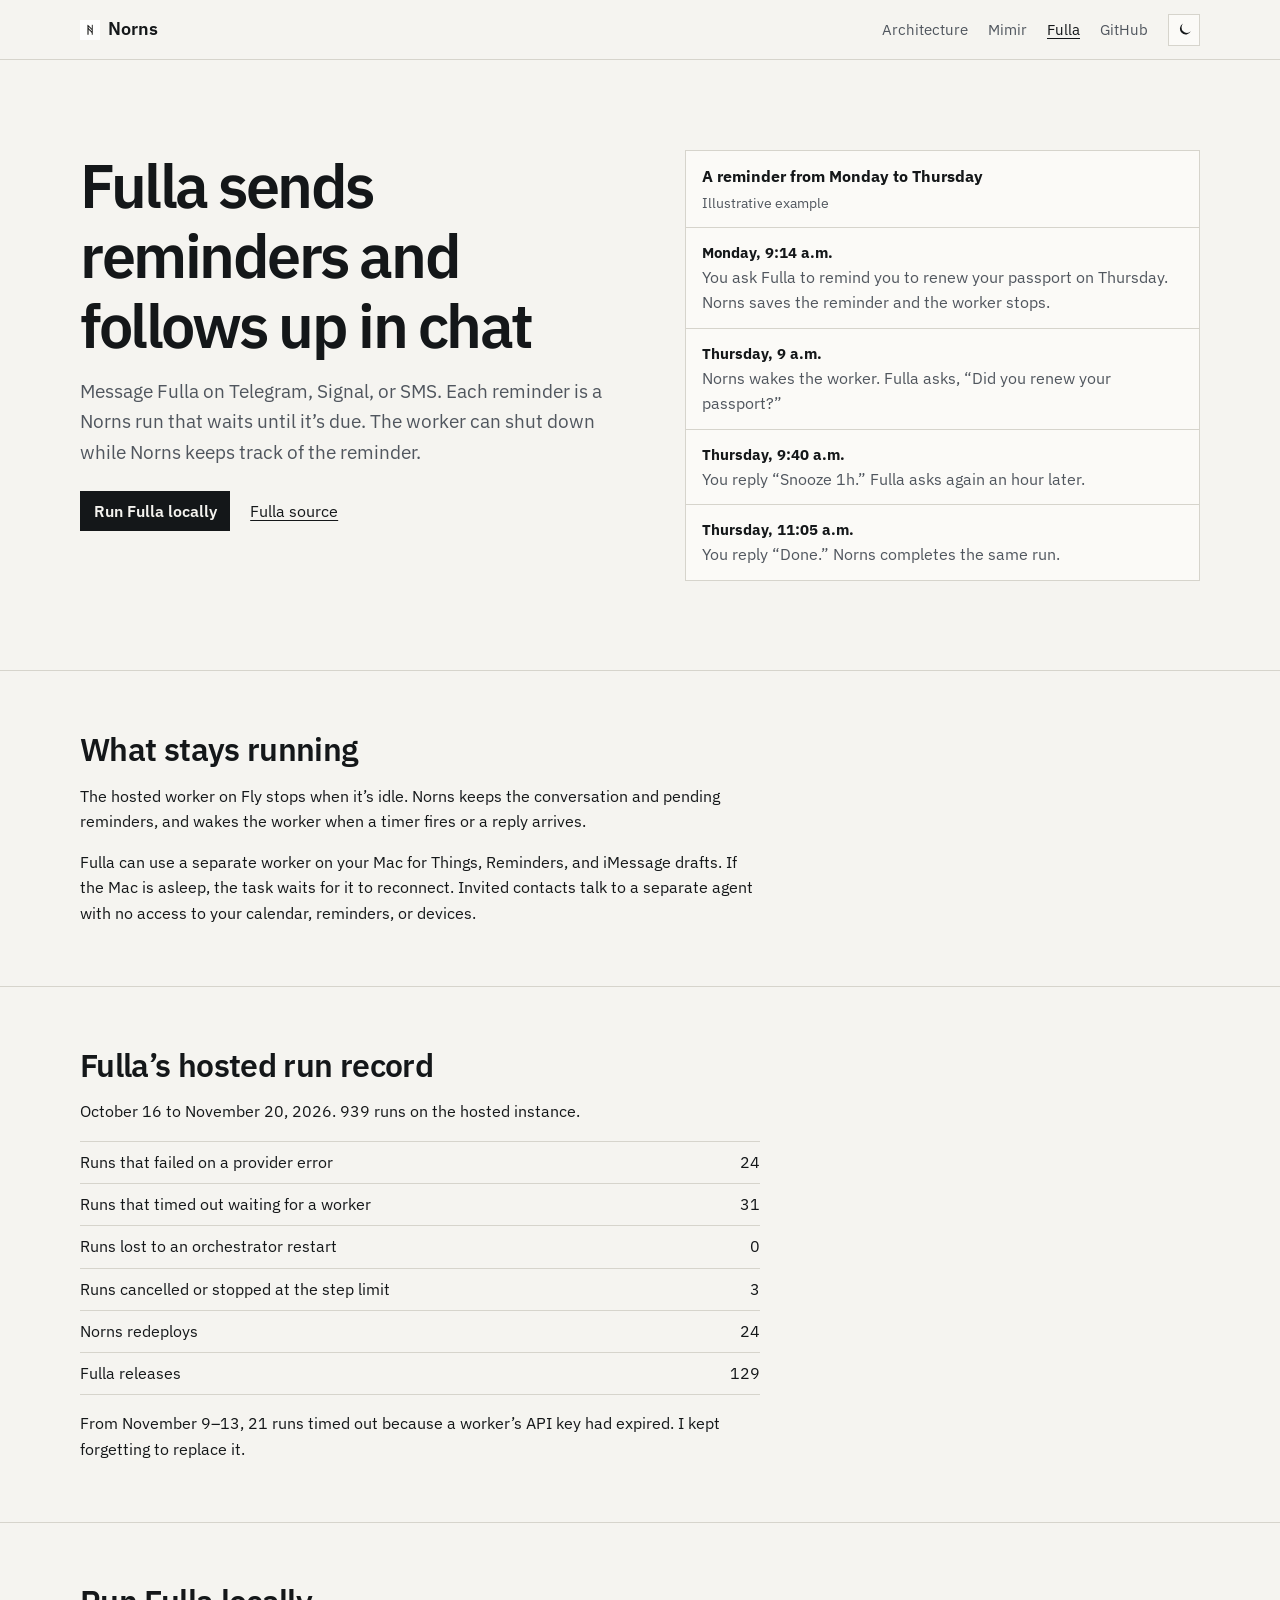
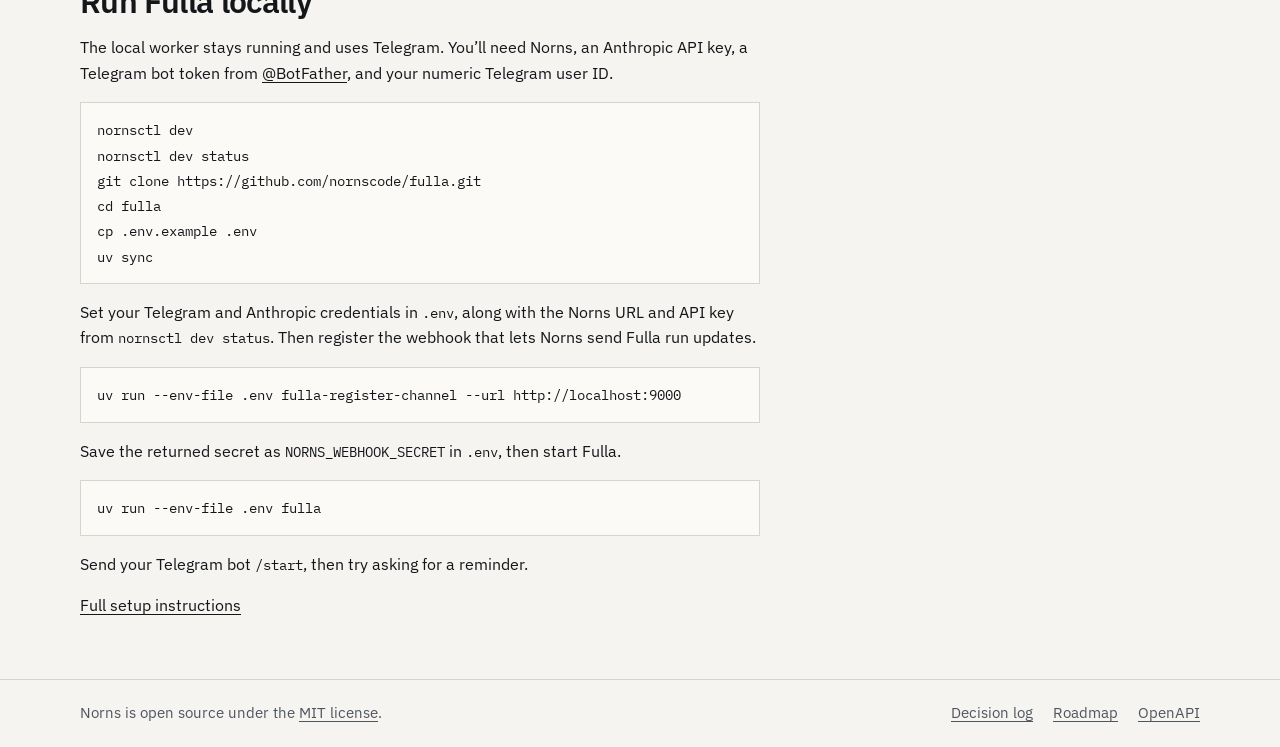
==== fulla/index.html @ 4abd79f3 "Simplify the Norns site" ====
<!doctype html>
<html lang="en">
  <head>
    <meta charset="utf-8" />
    <meta name="viewport" content="width=device-width, initial-scale=1" />
    <title>Fulla — Reminders and follow-ups in chat</title>
    <meta
      name="description"
      content="Fulla sends reminders on Telegram, Signal, or SMS. Each reminder waits in Norns until it is due."
    />
    <meta name="color-scheme" content="dark light" />
    <meta name="theme-color" content="#0b0d10" media="(prefers-color-scheme: dark)" />
    <meta name="theme-color" content="#f5f4f0" media="(prefers-color-scheme: light)" />

    <script>
      (function () {
        try {
          var saved = localStorage.getItem("norns-theme");
          var prefersLight =
            window.matchMedia &&
            window.matchMedia("(prefers-color-scheme: light)").matches;
          document.documentElement.dataset.theme =
            saved || (prefersLight ? "light" : "dark");
        } catch (_) {
          document.documentElement.dataset.theme = "dark";
        }
      })();
    </script>

    <link rel="preconnect" href="https://fonts.googleapis.com" />
    <link rel="preconnect" href="https://fonts.gstatic.com" crossorigin />
    <link
      rel="stylesheet"
      href="https://fonts.googleapis.com/css2?family=IBM+Plex+Mono:wght@400;500&family=IBM+Plex+Sans:wght@400;500;600&display=swap"
    />

    <link rel="canonical" href="https://nornscode.com/fulla/" />

    <meta property="og:type" content="website" />
    <meta property="og:site_name" content="Norns" />
    <meta property="og:locale" content="en_US" />
    <meta property="og:url" content="https://nornscode.com/fulla/" />
    <meta property="og:title" content="Fulla — Reminders and follow-ups in chat" />
    <meta
      property="og:description"
      content="Fulla sends reminders on Telegram, Signal, or SMS. Each reminder waits in Norns until it is due."
    />
    <meta property="og:image" content="https://nornscode.com/assets/og-fulla.png" />
    <meta property="og:image:width" content="1200" />
    <meta property="og:image:height" content="630" />
    <meta property="og:image:alt" content="A Fulla reminder waits in Norns from Monday to Thursday." />

    <meta name="twitter:card" content="summary_large_image" />
    <meta name="twitter:title" content="Fulla — Reminders and follow-ups in chat" />
    <meta
      name="twitter:description"
      content="Fulla sends reminders on Telegram, Signal, or SMS. Each reminder waits in Norns until it is due."
    />
    <meta name="twitter:image" content="https://nornscode.com/assets/og-fulla.png" />
    <meta name="twitter:image:alt" content="A Fulla reminder waits in Norns from Monday to Thursday." />

    <link rel="icon" href="/assets/norns-logo.png" type="image/png" />
    <link rel="stylesheet" href="/styles.css" />
  </head>
  <body>
    <a class="skip" href="#main">Skip to content</a>

    <header class="nav" aria-label="Primary">
      <div class="wrap nav__inner">
        <a class="nav__brand" href="/" aria-label="Norns home">
          <img class="nav__logo" src="/assets/norns-logo.png" alt="" aria-hidden="true" />
          <span class="nav__wordmark">Norns</span>
        </a>
        <nav class="nav__links" aria-label="Resources">
          <a href="https://github.com/nornscode/norns/blob/main/docs/architecture.md">Architecture</a>
          <a href="/mimir/">Mimir</a>
          <a href="/fulla/" aria-current="page">Fulla</a>
          <a href="https://github.com/nornscode/norns">GitHub</a>
          <button
            type="button"
            class="theme-toggle"
            data-theme-toggle
            aria-label="Toggle color theme"
            title="Toggle theme"
          >
            <svg class="theme-toggle__sun" aria-hidden="true" viewBox="0 0 16 16" fill="none" stroke="currentColor" stroke-width="1.4" stroke-linecap="round">
              <circle cx="8" cy="8" r="3" />
              <path d="M8 1.5v1.8M8 12.7v1.8M14.5 8h-1.8M3.3 8H1.5M12.6 3.4l-1.3 1.3M4.7 11.3l-1.3 1.3M12.6 12.6l-1.3-1.3M4.7 4.7L3.4 3.4" />
            </svg>
            <svg class="theme-toggle__moon" aria-hidden="true" viewBox="0 0 16 16" fill="currentColor">
              <path d="M6.8 1.8a6.4 6.4 0 108.6 8.6 5.3 5.3 0 01-8.6-8.6z" />
            </svg>
          </button>
        </nav>
      </div>
    </header>

    <main id="main">
      <section class="wrap hero">
        <div>
          <h1>Fulla sends reminders and follows up in chat</h1>
          <p class="lede">
            Message Fulla on Telegram, Signal, or SMS. Each reminder is a
            Norns run that waits until it’s due. The worker can shut down
            while Norns keeps track of the reminder.
          </p>
          <div class="links">
            <a class="primary" href="#setup-heading">Run Fulla locally</a>
            <a href="https://github.com/nornscode/fulla">Fulla source</a>
          </div>
        </div>

        <figure class="panel reminder">
          <figcaption>
            <strong>A reminder from Monday to Thursday</strong>
            <span>Illustrative example</span>
          </figcaption>
          <ol class="timeline">
            <li>
              <strong>Monday, 9:14 a.m.</strong>
              <p>You ask Fulla to remind you to renew your passport on Thursday. Norns saves the reminder and the worker stops.</p>
            </li>
            <li>
              <strong>Thursday, 9 a.m.</strong>
              <p>Norns wakes the worker. Fulla asks, “Did you renew your passport?”</p>
            </li>
            <li>
              <strong>Thursday, 9:40 a.m.</strong>
              <p>You reply “Snooze 1h.” Fulla asks again an hour later.</p>
            </li>
            <li>
              <strong>Thursday, 11:05 a.m.</strong>
              <p>You reply “Done.” Norns completes the same run.</p>
            </li>
          </ol>
        </figure>
      </section>

      <section class="section" id="how-heading" aria-labelledby="behavior-heading">
        <div class="wrap content">
          <h2 id="behavior-heading">What stays running</h2>
          <p>
            The hosted worker on Fly stops when it’s idle. Norns keeps the
            conversation and pending reminders, and wakes the worker when a
            timer fires or a reply arrives.
          </p>
          <p>
            Fulla can use a separate worker on your Mac for Things, Reminders,
            and iMessage drafts. If the Mac is asleep, the task waits for it to
            reconnect. Invited contacts talk to a separate agent with no access
            to your calendar, reminders, or devices.
          </p>
        </div>
      </section>

      <section class="section" aria-labelledby="record-heading">
        <div class="wrap content">
          <h2 id="record-heading">Fulla’s hosted run record</h2>
          <p>October 16 to November 20, 2026. 939 runs on the hosted instance.</p>
          <table class="stats" aria-labelledby="record-heading">
            <tbody>
              <tr><th scope="row">Runs that failed on a provider error</th><td>24</td></tr>
              <tr><th scope="row">Runs that timed out waiting for a worker</th><td>31</td></tr>
              <tr><th scope="row">Runs lost to an orchestrator restart</th><td>0</td></tr>
              <tr><th scope="row">Runs cancelled or stopped at the step limit</th><td>3</td></tr>
              <tr><th scope="row">Norns redeploys</th><td>24</td></tr>
              <tr><th scope="row">Fulla releases</th><td>129</td></tr>
            </tbody>
          </table>
          <p>From November 9–13, 21 runs timed out because a worker’s API key had expired. I kept forgetting to replace it.</p>
        </div>
      </section>

      <section class="section" id="run-heading" aria-labelledby="setup-heading">
        <div class="wrap content">
          <h2 id="setup-heading">Run Fulla locally</h2>
          <p>
            The local worker stays running and uses Telegram. You’ll need
            Norns, an Anthropic API key, a Telegram bot token from
            <a href="https://t.me/BotFather">@BotFather</a>, and your numeric Telegram user ID.
          </p>
          <pre class="panel"><code>nornsctl dev
nornsctl dev status
git clone https://github.com/nornscode/fulla.git
cd fulla
cp .env.example .env
uv sync</code></pre>
          <p>
            Set your Telegram and Anthropic credentials in <code>.env</code>,
            along with the Norns URL and API key from <code>nornsctl dev status</code>.
            Then register the webhook that lets Norns send Fulla run updates.
          </p>
          <pre class="panel"><code>uv run --env-file .env fulla-register-channel --url http://localhost:9000</code></pre>
          <p>Save the returned secret as <code>NORNS_WEBHOOK_SECRET</code> in <code>.env</code>, then start Fulla.</p>
          <pre class="panel"><code>uv run --env-file .env fulla</code></pre>
          <p>Send your Telegram bot <code>/start</code>, then try asking for a reminder.</p>
          <a href="https://github.com/nornscode/fulla#run-locally">Full setup instructions</a>
        </div>
      </section>
    </main>

    <footer class="footer">
      <div class="wrap footer__inner">
        <p>Norns is open source under the <a href="https://github.com/nornscode/norns/blob/main/LICENSE">MIT license</a>.</p>
        <nav aria-label="Project resources">
          <a href="https://github.com/nornscode/norns/blob/main/docs/decision-log.md">Decision log</a>
          <a href="https://github.com/nornscode/norns/blob/main/docs/roadmap.md">Roadmap</a>
          <a href="https://github.com/nornscode/norns/blob/main/openapi.yaml">OpenAPI</a>
        </nav>
      </div>
    </footer>

    <script src="/script.js" defer></script>
  </body>
</html>
---- styles.css ----
:root {
  color-scheme: dark;
  --bg: #0b0d10;
  --panel: #12151a;
  --line: #2b313a;
  --fg: #e4e7ea;
  --muted: #a4abb3;
  --accent: #e4b871;
  --logo-invert: 1;
  --sans: "IBM Plex Sans", system-ui, sans-serif;
  --mono: "IBM Plex Mono", ui-monospace, monospace;
}

:root[data-theme="light"] {
  color-scheme: light;
  --bg: #f5f4f0;
  --panel: #fbfaf7;
  --line: #d6d4cc;
  --fg: #141719;
  --muted: #50565e;
  --accent: #79500f;
  --logo-invert: 0;
}

*, *::before, *::after {
  box-sizing: border-box;
}

html {
  background: var(--bg);
  color: var(--fg);
  font: 100%/1.58 var(--sans);
}

body, figure, h1, h2, h3, p, pre {
  margin: 0;
}

h1, h2, h3 {
  line-height: 1.14;
  font-weight: 600;
}

h1 {
  max-width: 16ch;
  font-size: clamp(2.35rem, 4.8vw, 4rem);
  letter-spacing: -0.04em;
  text-wrap: balance;
}

h2 {
  font-size: clamp(1.55rem, 3vw, 2rem);
  letter-spacing: -0.02em;
}

h3 {
  font-size: 1.2rem;
}

a {
  color: inherit;
  text-underline-offset: 0.18em;
}

a:hover {
  color: var(--accent);
}

:focus-visible {
  outline: 2px solid var(--accent);
  outline-offset: 3px;
}

button {
  cursor: pointer;
  font: inherit;
}

code, pre {
  font-family: var(--mono);
  font-variant-ligatures: none;
}

code {
  font-size: 0.9em;
}

.skip {
  position: absolute;
  top: 0.5rem;
  left: 0.5rem;
  padding: 0.5rem 0.75rem;
  transform: translateY(-200%);
  background: var(--bg);
  z-index: 1;
}

.skip:focus {
  transform: none;
}

.wrap {
  width: min(100% - 2 * clamp(1rem, 4vw, 2.5rem), 70rem);
  margin-inline: auto;
}

.nav, .section, .footer {
  border-block-start: 1px solid var(--line);
}

.nav {
  border-block-start: 0;
  border-block-end: 1px solid var(--line);
}

.nav__inner, .nav__links, .nav__brand, .links, .footer__inner, .footer nav {
  display: flex;
  align-items: center;
}

.nav__inner, .footer__inner {
  justify-content: space-between;
  gap: 1rem 1.5rem;
  padding-block: 0.85rem;
}

.nav__brand {
  gap: 0.5rem;
  font-size: 1.125rem;
  font-weight: 600;
  text-decoration: none;
}

.nav__logo {
  width: 1.25rem;
  height: 1.25rem;
  filter: invert(var(--logo-invert));
}

.nav__links, .links, .footer nav {
  flex-wrap: wrap;
  gap: 0.55rem 1.25rem;
}

.nav__links, .footer {
  font-size: 0.9375rem;
}

.nav__links a {
  color: var(--muted);
  text-decoration: none;
}

.nav__links a:hover, .nav__links [aria-current="page"] {
  color: var(--fg);
  text-decoration: underline;
}

.theme-toggle, .install__copy {
  border: 1px solid var(--line);
  background: var(--panel);
  color: var(--fg);
}

.theme-toggle:hover, .install__copy:hover {
  border-color: var(--accent);
}

.theme-toggle {
  display: grid;
  place-items: center;
  width: 2rem;
  height: 2rem;
  padding: 0;
}

.theme-toggle svg {
  width: 0.9rem;
  height: 0.9rem;
}

.theme-toggle__moon,
:root[data-theme="light"] .theme-toggle__sun {
  display: none;
}

:root[data-theme="light"] .theme-toggle__moon {
  display: block;
}

.hero {
  display: grid;
  grid-template-columns: minmax(0, 1.05fr) minmax(0, 1fr);
  align-items: start;
  gap: clamp(1.75rem, 5vw, 4rem);
  padding-block: clamp(2.5rem, 7vw, 6rem);
}

.lede {
  max-width: 48ch;
  margin-block: 1rem 1.5rem;
  color: var(--muted);
  font-size: clamp(1.0625rem, 1.65vw, 1.2rem);
}

.primary {
  padding: 0.48rem 0.85rem;
  background: var(--fg);
  color: var(--bg);
  font-weight: 600;
  text-decoration: none;
}

.primary:hover {
  background: var(--accent);
  color: var(--bg);
}

.panel {
  border: 1px solid var(--line);
  background: var(--panel);
}

.panel figcaption, .panel-foot {
  padding: 0.8rem 1rem;
}

.panel figcaption span {
  display: block;
  margin-top: 0.2rem;
}

.panel figcaption span, .panel-foot, .muted, .footer {
  color: var(--muted);
}

.panel figcaption span, .panel-foot {
  font-size: 0.875rem;
}

.panel-foot, .screenshot figcaption {
  border-top: 1px solid var(--line);
}

.run-log, .stats {
  width: 100%;
  border-collapse: collapse;
  text-align: left;
}

.run-log th, .run-log td, .stats th, .stats td {
  border-top: 1px solid var(--line);
  padding: 0.5rem 1rem;
}

.run-log th, .run-log td {
  font-size: 0.875rem;
}

.run-log tbody td:first-child {
  width: 1%;
  white-space: nowrap;
  font-family: var(--mono);
  font-variant-numeric: tabular-nums;
}

.run-log tbody td.log-gap {
  color: var(--muted);
  font-family: var(--sans);
  white-space: normal;
}

.run-log td span {
  color: var(--muted);
}

.screenshot img {
  display: block;
  width: 100%;
  height: auto;
}

.timeline {
  display: grid;
  margin: 0;
  padding: 0;
  list-style: none;
}

.timeline li {
  padding: 0.75rem 1rem;
  border-top: 1px solid var(--line);
}

.timeline strong {
  font-size: 0.9375rem;
}

.timeline p {
  color: var(--muted);
}

.content {
  display: grid;
  grid-template-columns: minmax(0, 1fr);
  justify-items: start;
  gap: 1rem;
  padding-block: clamp(2rem, 5vw, 3.75rem);
}

.content > * {
  max-width: min(100%, 68ch);
}

.content > h2 {
  max-width: 100%;
  scroll-margin-top: 1rem;
}

.setup {
  display: flex;
  align-items: start;
  justify-content: space-between;
  width: 100%;
}

.setup pre, pre.panel {
  overflow-x: auto;
  padding: 0.9rem 1rem;
}

pre.panel {
  width: 100%;
}

.install__copy {
  margin: 0.65rem 0.65rem 0 0;
  padding: 0.2rem 0.5rem;
  font-size: 0.875rem;
}

.install__copy-done, .install__copy.is-copied .install__copy-default {
  display: none;
}

.install__copy.is-copied .install__copy-done {
  display: inline;
}

.flow {
  margin: 0;
  padding-inline-start: 1.4rem;
}

.flow li + li {
  margin-top: 0.3rem;
}

.stats th {
  padding-inline-start: 0;
  font-weight: 400;
}

.stats td {
  padding-inline-end: 0;
  text-align: right;
  font-variant-numeric: tabular-nums;
}

.stats {
  border-bottom: 1px solid var(--line);
}

.examples {
  display: grid;
  grid-template-columns: repeat(2, minmax(0, 1fr));
  gap: 1rem 1.75rem;
}

.examples article {
  border-top: 1px solid var(--line);
  padding-top: 0.75rem;
}

.examples p {
  margin-top: 0.45rem;
}

.footer__inner {
  flex-wrap: wrap;
  padding-block: 1.35rem;
}

@media (max-width: 52rem) {
  .hero {
    grid-template-columns: minmax(0, 1fr);
  }

  .hero > figure {
    width: min(100%, 34rem);
  }
}

@media (max-width: 32rem) {
  .nav__inner {
    flex-wrap: wrap;
    gap: 0.5rem 1rem;
  }

  .nav__links {
    gap: 0.35rem 0.85rem;
  }

  .setup {
    flex-direction: column-reverse;
    align-items: flex-end;
  }

  .setup pre {
    width: 100%;
  }

  .setup pre, pre.panel {
    white-space: pre-wrap;
    overflow-wrap: anywhere;
  }

  .examples {
    grid-template-columns: 1fr;
  }
}
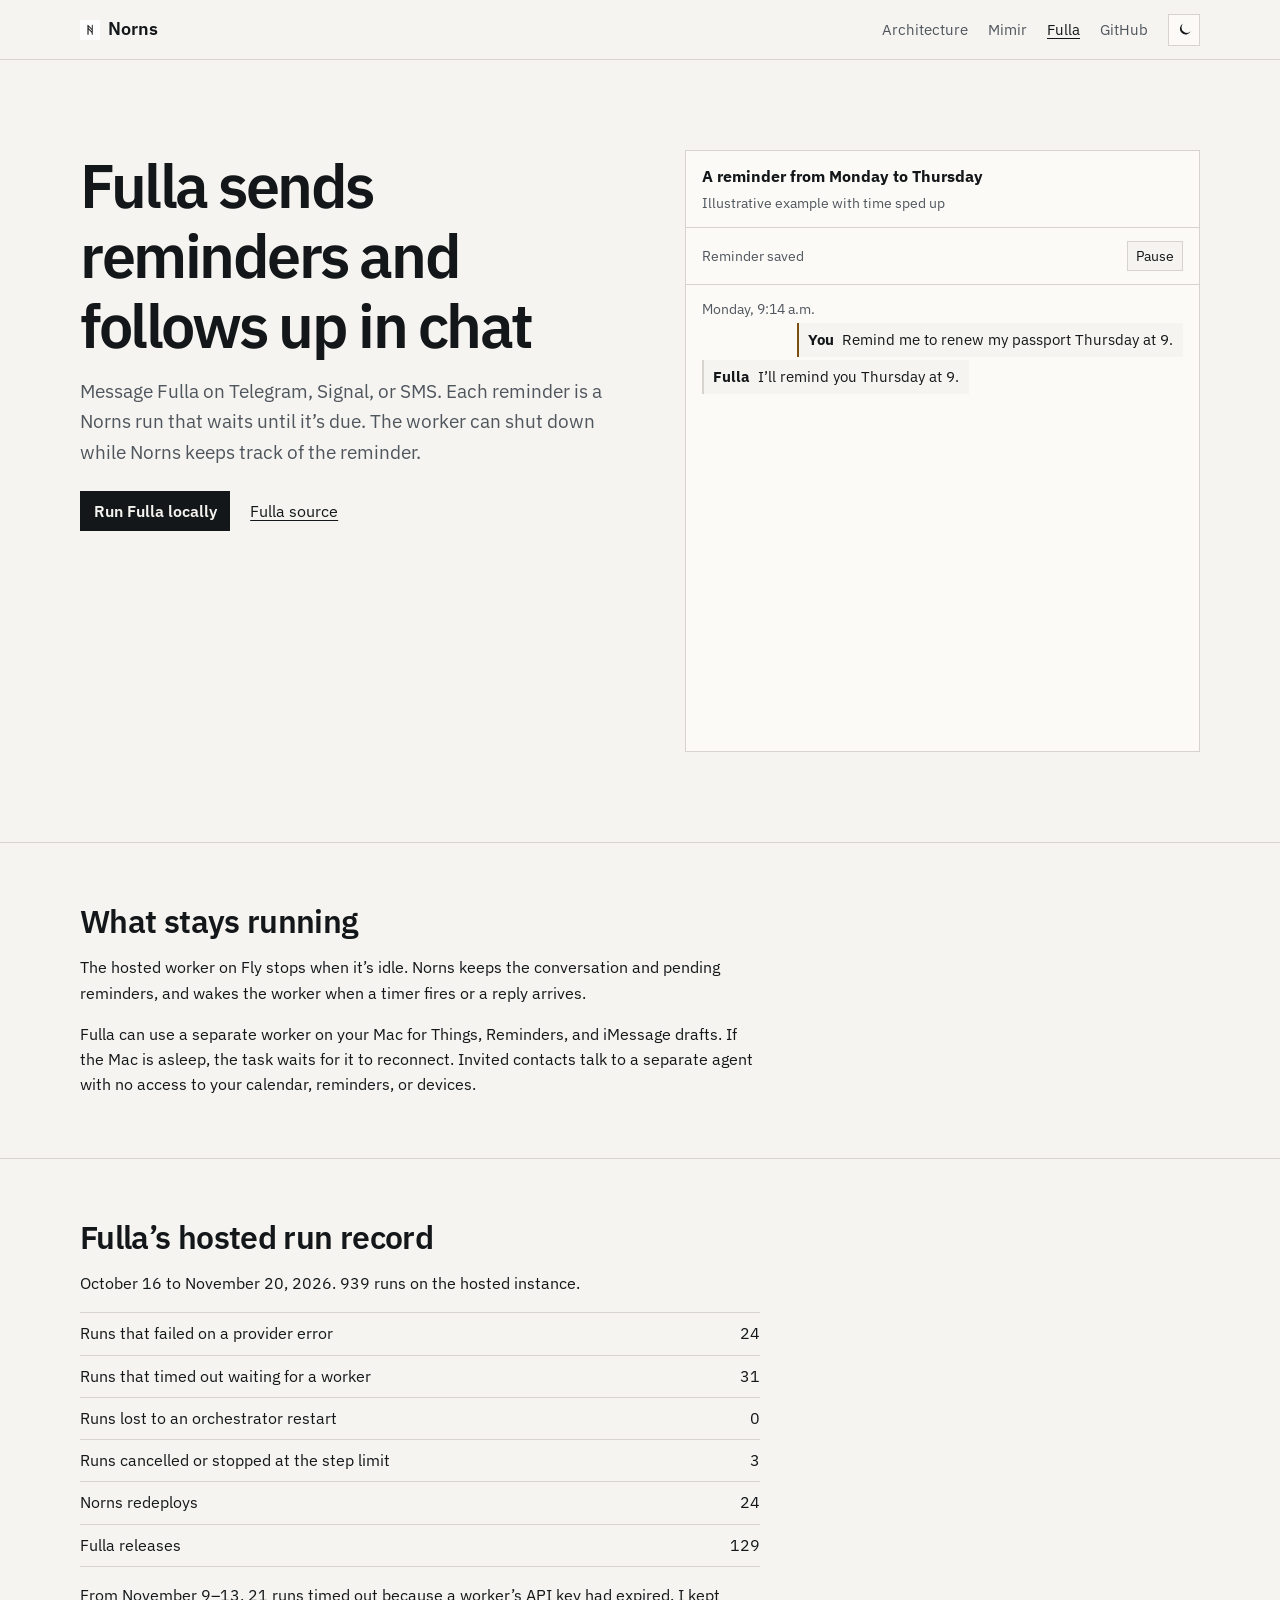
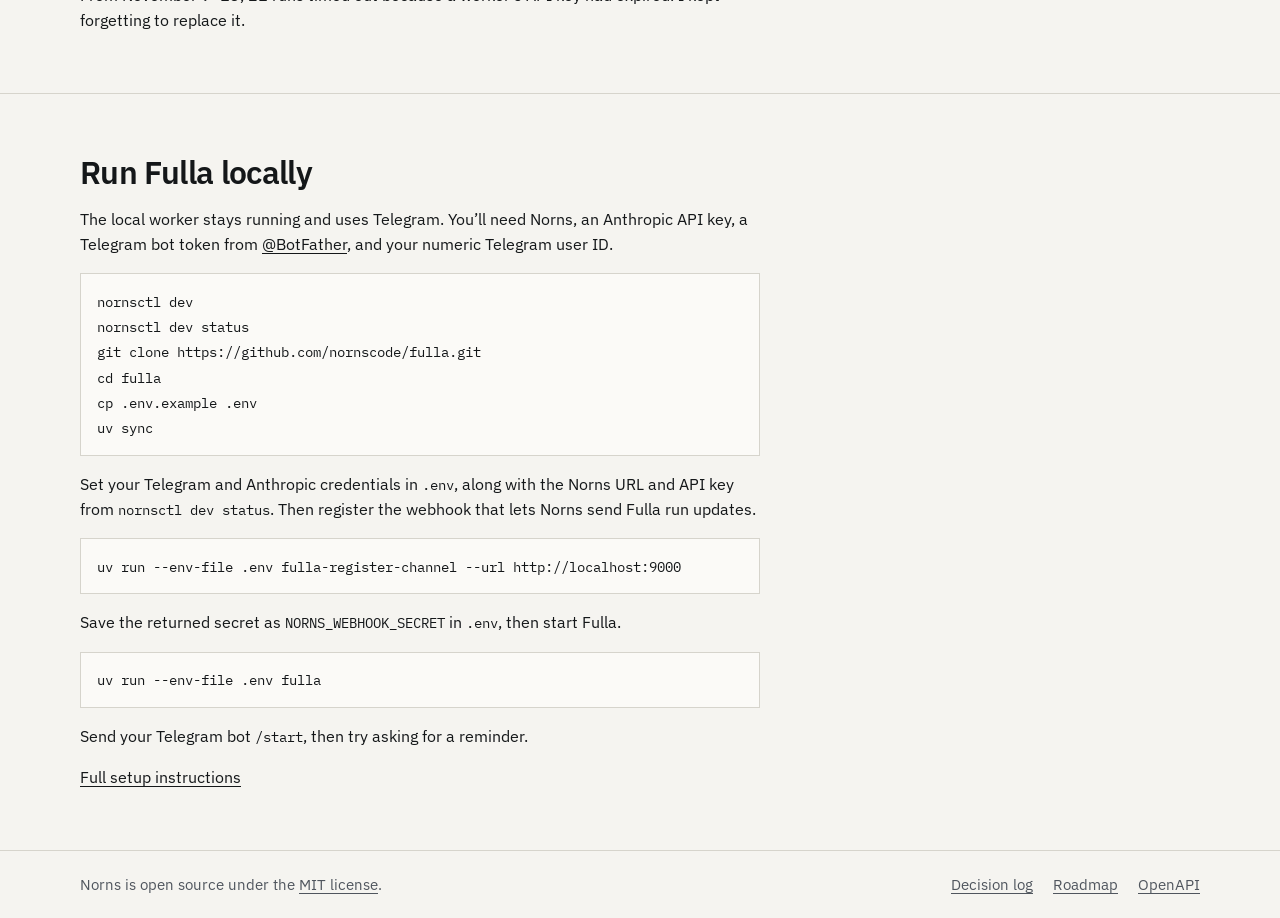
==== commit 15830814: "Restore the Fulla demo and simplify the Norns lead" ====
--- a/fulla/index.html
+++ b/fulla/index.html
@@ -110,27 +110,40 @@
           </div>
         </div>
 
-        <figure class="panel reminder">
+        <figure class="panel reminder" data-reminder-demo>
           <figcaption>
             <strong>A reminder from Monday to Thursday</strong>
-            <span>Illustrative example</span>
+            <span>Illustrative example with time sped up</span>
           </figcaption>
-          <ol class="timeline">
-            <li>
-              <strong>Monday, 9:14 a.m.</strong>
-              <p>You ask Fulla to remind you to renew your passport on Thursday. Norns saves the reminder and the worker stops.</p>
-            </li>
-            <li>
-              <strong>Thursday, 9 a.m.</strong>
-              <p>Norns wakes the worker. Fulla asks, “Did you renew your passport?”</p>
-            </li>
-            <li>
-              <strong>Thursday, 9:40 a.m.</strong>
-              <p>You reply “Snooze 1h.” Fulla asks again an hour later.</p>
-            </li>
-            <li>
-              <strong>Thursday, 11:05 a.m.</strong>
-              <p>You reply “Done.” Norns completes the same run.</p>
+          <div class="panel-foot reminder__controls" hidden>
+            <span data-reminder-status></span>
+            <button type="button" data-reminder-play>Replay</button>
+          </div>
+          <ol class="reminder__chat" aria-label="Reminder conversation">
+            <li data-reminder-step>
+              <time>Monday, 9:14 a.m.</time>
+              <p class="reminder__you"><strong>You</strong> Remind me to renew my passport Thursday at 9.</p>
+              <p><strong>Fulla</strong> I’ll remind you Thursday at 9.</p>
+            </li>
+            <li class="reminder__wait" data-reminder-step>
+              <span>Norns holds the reminder while the worker is off.</span>
+            </li>
+            <li data-reminder-step>
+              <time>Thursday, 9 a.m.</time>
+              <p><strong>Fulla</strong> Did you renew your passport?</p>
+            </li>
+            <li data-reminder-step>
+              <time>Thursday, 9:40 a.m.</time>
+              <p class="reminder__you"><strong>You</strong> Snooze 1 hour.</p>
+            </li>
+            <li data-reminder-step>
+              <time>Thursday, 10:40 a.m.</time>
+              <p><strong>Fulla</strong> Did you renew your passport?</p>
+            </li>
+            <li data-reminder-step>
+              <time>Thursday, 11:05 a.m.</time>
+              <p class="reminder__you"><strong>You</strong> Done.</p>
+              <p><strong>Fulla</strong> Marked done.</p>
             </li>
           </ol>
         </figure>
--- a/styles.css
+++ b/styles.css
@@ -280,24 +280,75 @@
   height: auto;
 }
 
-.timeline {
-  display: grid;
+.reminder__chat {
+  display: grid;
+  gap: 0.55rem;
   margin: 0;
-  padding: 0;
+  padding: 0.8rem 1rem;
+  border-top: 1px solid var(--line);
   list-style: none;
 }
 
-.timeline li {
-  padding: 0.75rem 1rem;
-  border-top: 1px solid var(--line);
-}
-
-.timeline strong {
+.reminder__chat li {
+  display: grid;
+  gap: 0.22rem;
+}
+
+.reminder__chat time {
+  color: var(--muted);
+  font-size: 0.875rem;
+}
+
+.reminder__chat p {
+  justify-self: start;
+  padding: 0.3rem 0.6rem;
+  border-inline-start: 2px solid var(--line);
+  background: var(--bg);
   font-size: 0.9375rem;
 }
 
-.timeline p {
-  color: var(--muted);
+.reminder__chat p strong {
+  margin-inline-end: 0.25rem;
+}
+
+.reminder__chat .reminder__you {
+  justify-self: end;
+  border-inline-start-color: var(--accent);
+}
+
+.reminder__wait {
+  padding-block: 0.2rem;
+  text-align: center;
+  font-size: 0.875rem;
+  color: var(--muted);
+}
+
+.reminder__chat [data-pending] {
+  opacity: 0;
+}
+
+.reminder__controls:not([hidden]) {
+  display: flex;
+  justify-content: space-between;
+  align-items: center;
+  gap: 0.75rem;
+}
+
+.reminder__controls button {
+  padding: 0.2rem 0.5rem;
+  border: 1px solid var(--line);
+  background: var(--bg);
+  color: var(--fg);
+}
+
+.reminder__controls button:hover {
+  border-color: var(--accent);
+}
+
+@media (prefers-reduced-motion: no-preference) {
+  .reminder__chat li {
+    transition: opacity 180ms ease;
+  }
 }
 
 .content {
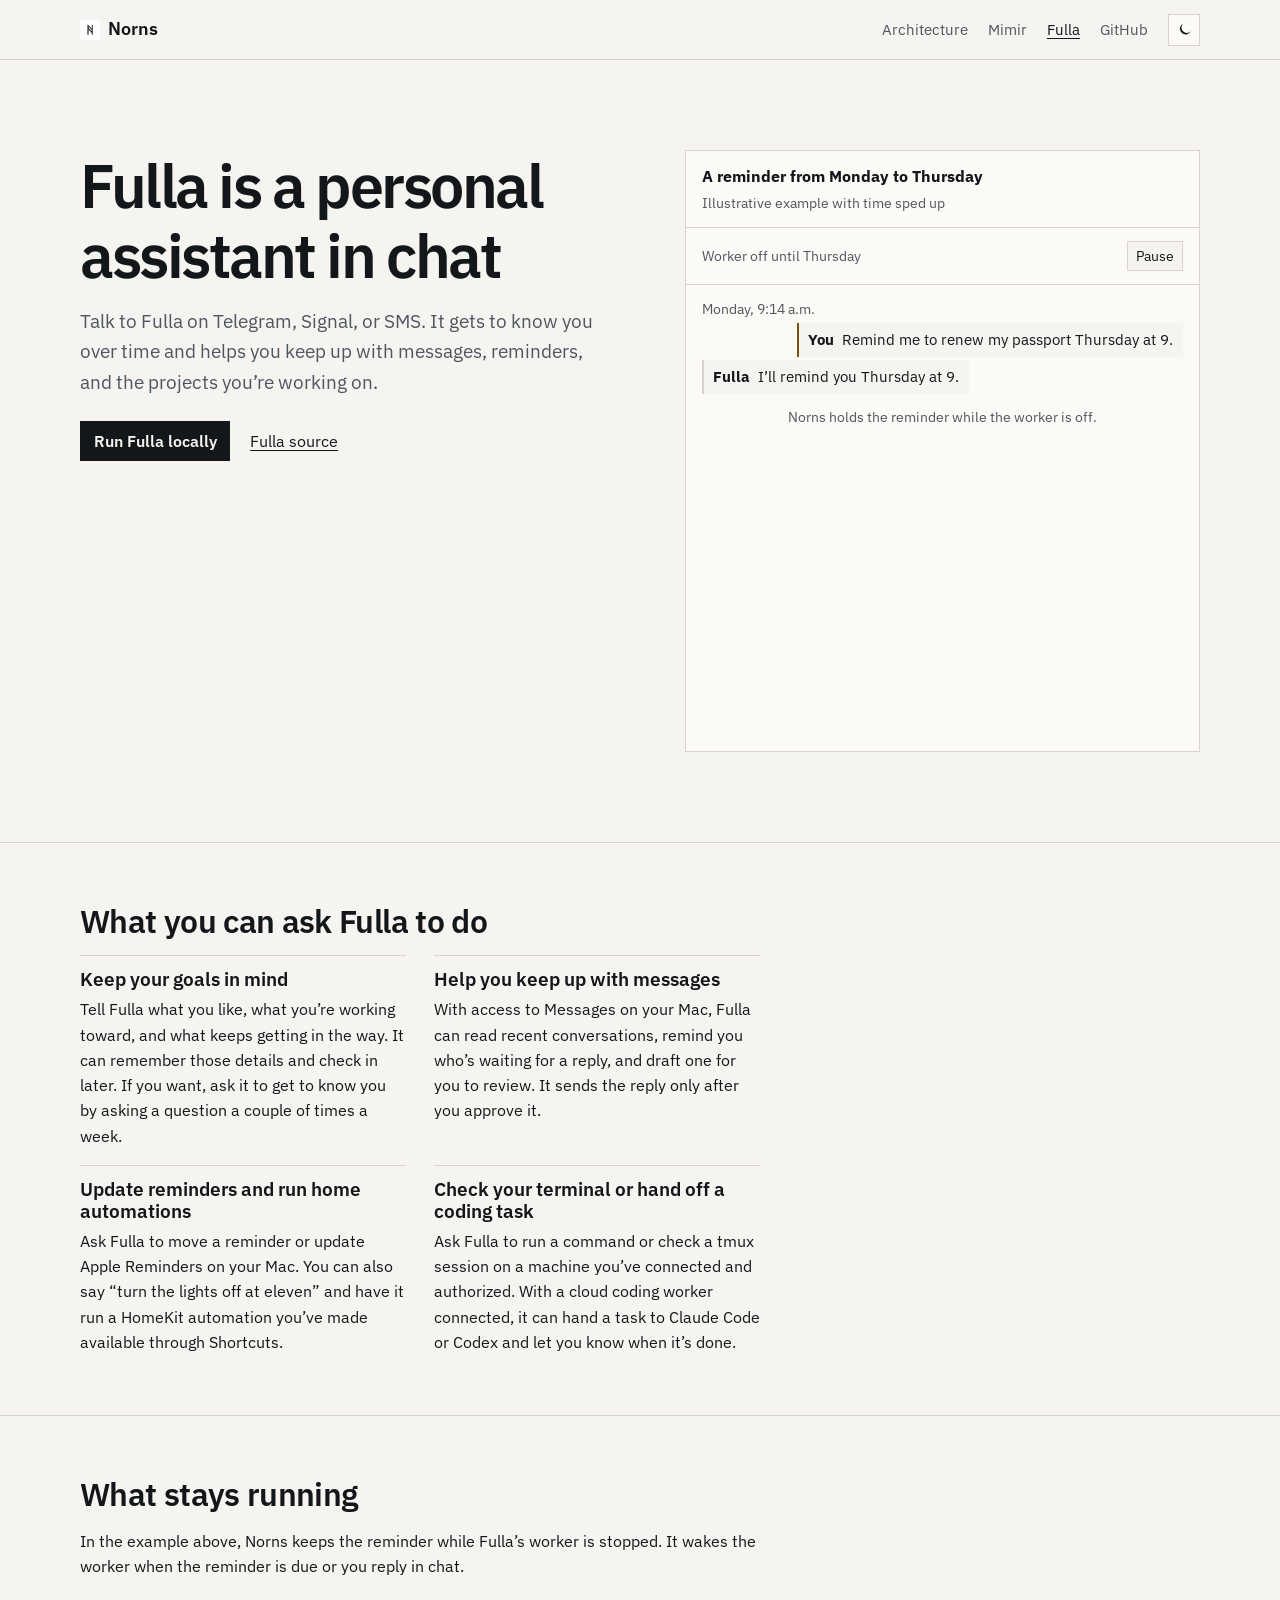
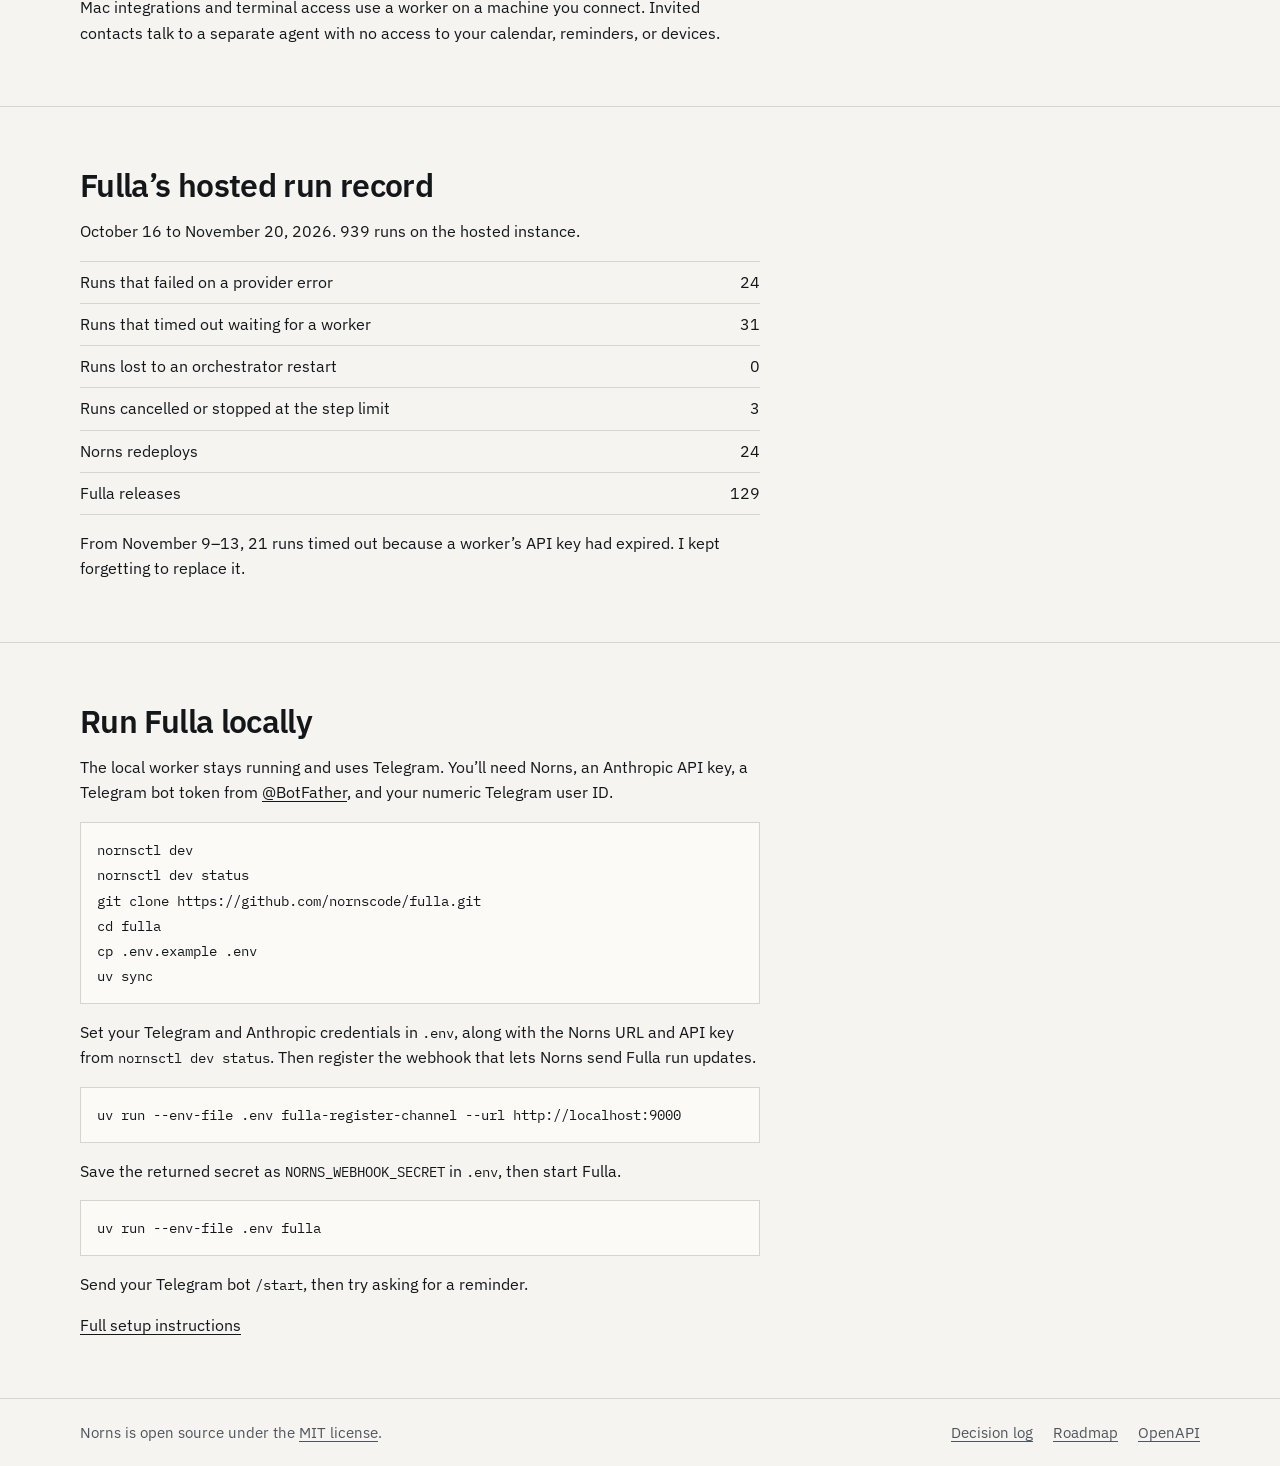
==== commit a12d599a: "Show more of what Fulla can do" ====
--- a/fulla/index.html
+++ b/fulla/index.html
@@ -3,10 +3,10 @@
   <head>
     <meta charset="utf-8" />
     <meta name="viewport" content="width=device-width, initial-scale=1" />
-    <title>Fulla — Reminders and follow-ups in chat</title>
+    <title>Fulla — A personal assistant in chat</title>
     <meta
       name="description"
-      content="Fulla sends reminders on Telegram, Signal, or SMS. Each reminder waits in Norns until it is due."
+      content="Fulla remembers what matters to you, follows up on messages and reminders, and helps with your home and coding work from chat."
     />
     <meta name="color-scheme" content="dark light" />
     <meta name="theme-color" content="#0b0d10" media="(prefers-color-scheme: dark)" />
@@ -40,10 +40,10 @@
     <meta property="og:site_name" content="Norns" />
     <meta property="og:locale" content="en_US" />
     <meta property="og:url" content="https://nornscode.com/fulla/" />
-    <meta property="og:title" content="Fulla — Reminders and follow-ups in chat" />
+    <meta property="og:title" content="Fulla — A personal assistant in chat" />
     <meta
       property="og:description"
-      content="Fulla sends reminders on Telegram, Signal, or SMS. Each reminder waits in Norns until it is due."
+      content="Fulla remembers what matters to you, follows up on messages and reminders, and helps with your home and coding work from chat."
     />
     <meta property="og:image" content="https://nornscode.com/assets/og-fulla.png" />
     <meta property="og:image:width" content="1200" />
@@ -51,10 +51,10 @@
     <meta property="og:image:alt" content="A Fulla reminder waits in Norns from Monday to Thursday." />
 
     <meta name="twitter:card" content="summary_large_image" />
-    <meta name="twitter:title" content="Fulla — Reminders and follow-ups in chat" />
+    <meta name="twitter:title" content="Fulla — A personal assistant in chat" />
     <meta
       name="twitter:description"
-      content="Fulla sends reminders on Telegram, Signal, or SMS. Each reminder waits in Norns until it is due."
+      content="Fulla remembers what matters to you, follows up on messages and reminders, and helps with your home and coding work from chat."
     />
     <meta name="twitter:image" content="https://nornscode.com/assets/og-fulla.png" />
     <meta name="twitter:image:alt" content="A Fulla reminder waits in Norns from Monday to Thursday." />
@@ -98,11 +98,11 @@
     <main id="main">
       <section class="wrap hero">
         <div>
-          <h1>Fulla sends reminders and follows up in chat</h1>
+          <h1>Fulla is a personal assistant in chat</h1>
           <p class="lede">
-            Message Fulla on Telegram, Signal, or SMS. Each reminder is a
-            Norns run that waits until it’s due. The worker can shut down
-            while Norns keeps track of the reminder.
+            Talk to Fulla on Telegram, Signal, or SMS. It gets to know you
+            over time and helps you keep up with messages, reminders, and
+            the projects you’re working on.
           </p>
           <div class="links">
             <a class="primary" href="#setup-heading">Run Fulla locally</a>
@@ -149,19 +149,42 @@
         </figure>
       </section>
 
+      <section class="section" aria-labelledby="uses-heading">
+        <div class="wrap content">
+          <h2 id="uses-heading">What you can ask Fulla to do</h2>
+          <div class="examples">
+            <article>
+              <h3>Keep your goals in mind</h3>
+              <p>Tell Fulla what you like, what you’re working toward, and what keeps getting in the way. It can remember those details and check in later. If you want, ask it to get to know you by asking a question a couple of times a week.</p>
+            </article>
+            <article>
+              <h3>Help you keep up with messages</h3>
+              <p>With access to Messages on your Mac, Fulla can read recent conversations, remind you who’s waiting for a reply, and draft one for you to review. It sends the reply only after you approve it.</p>
+            </article>
+            <article>
+              <h3>Update reminders and run home automations</h3>
+              <p>Ask Fulla to move a reminder or update Apple Reminders on your Mac. You can also say “turn the lights off at eleven” and have it run a HomeKit automation you’ve made available through Shortcuts.</p>
+            </article>
+            <article>
+              <h3>Check your terminal or hand off a coding task</h3>
+              <p>Ask Fulla to run a command or check a tmux session on a machine you’ve connected and authorized. With a cloud coding worker connected, it can hand a task to Claude Code or Codex and let you know when it’s done.</p>
+            </article>
+          </div>
+        </div>
+      </section>
+
       <section class="section" id="how-heading" aria-labelledby="behavior-heading">
         <div class="wrap content">
           <h2 id="behavior-heading">What stays running</h2>
           <p>
-            The hosted worker on Fly stops when it’s idle. Norns keeps the
-            conversation and pending reminders, and wakes the worker when a
-            timer fires or a reply arrives.
-          </p>
-          <p>
-            Fulla can use a separate worker on your Mac for Things, Reminders,
-            and iMessage drafts. If the Mac is asleep, the task waits for it to
-            reconnect. Invited contacts talk to a separate agent with no access
-            to your calendar, reminders, or devices.
+            In the example above, Norns keeps the reminder while Fulla’s worker
+            is stopped. It wakes the worker when the reminder is due or you
+            reply in chat.
+          </p>
+          <p>
+            Mac integrations and terminal access use a worker on a machine
+            you connect. Invited contacts talk to a separate agent with no
+            access to your calendar, reminders, or devices.
           </p>
         </div>
       </section>
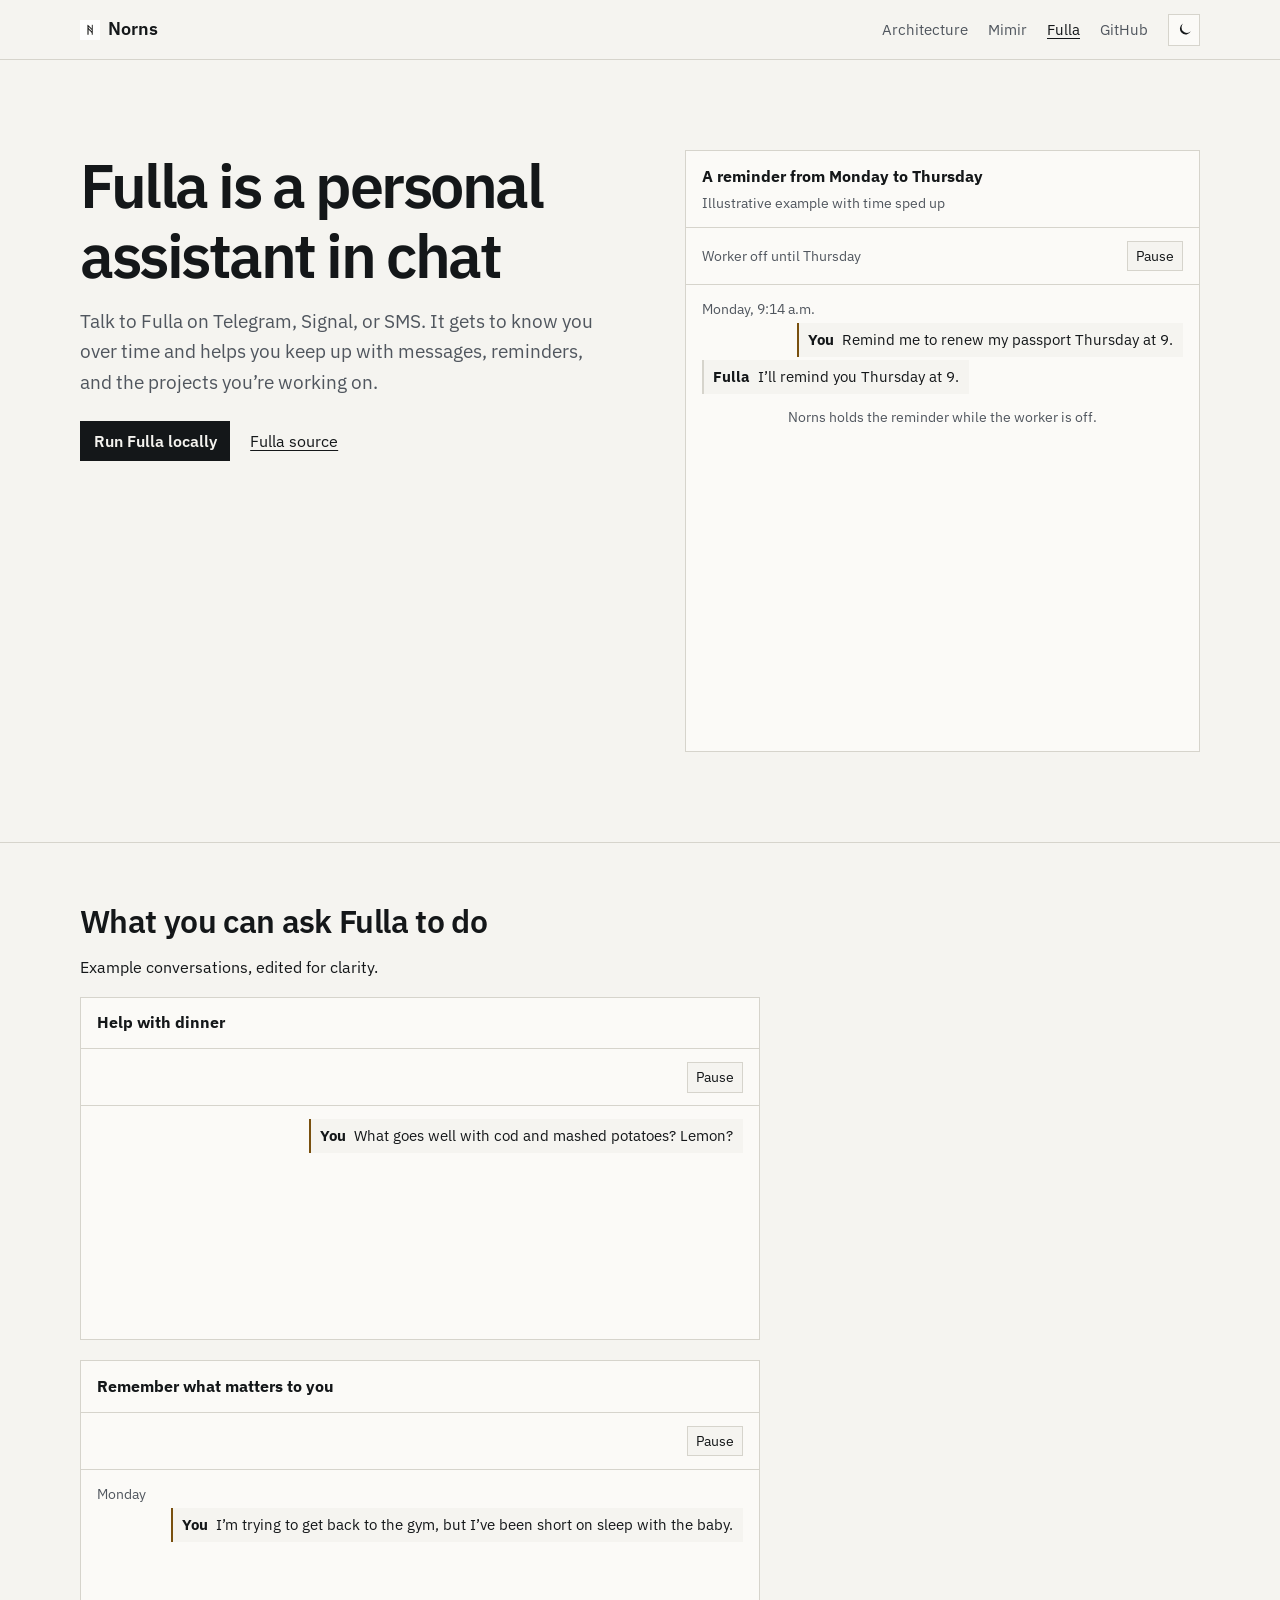
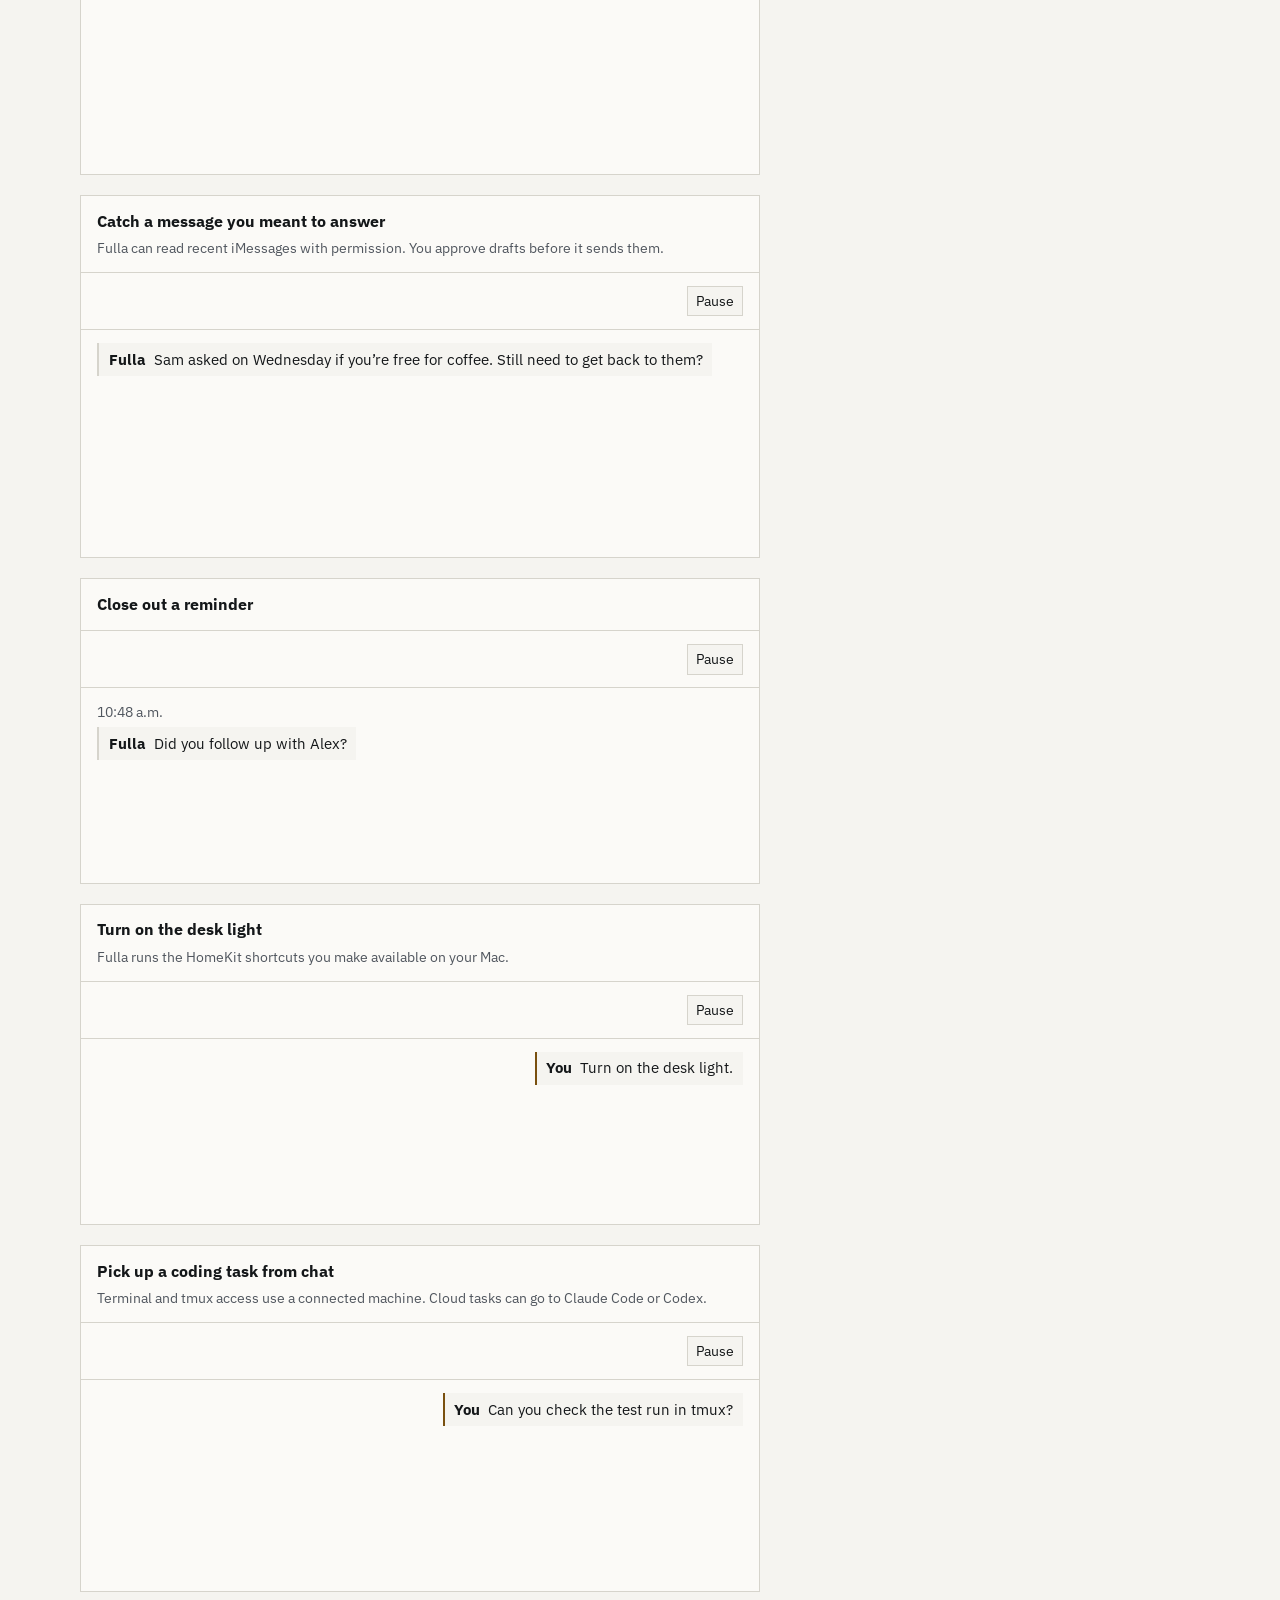
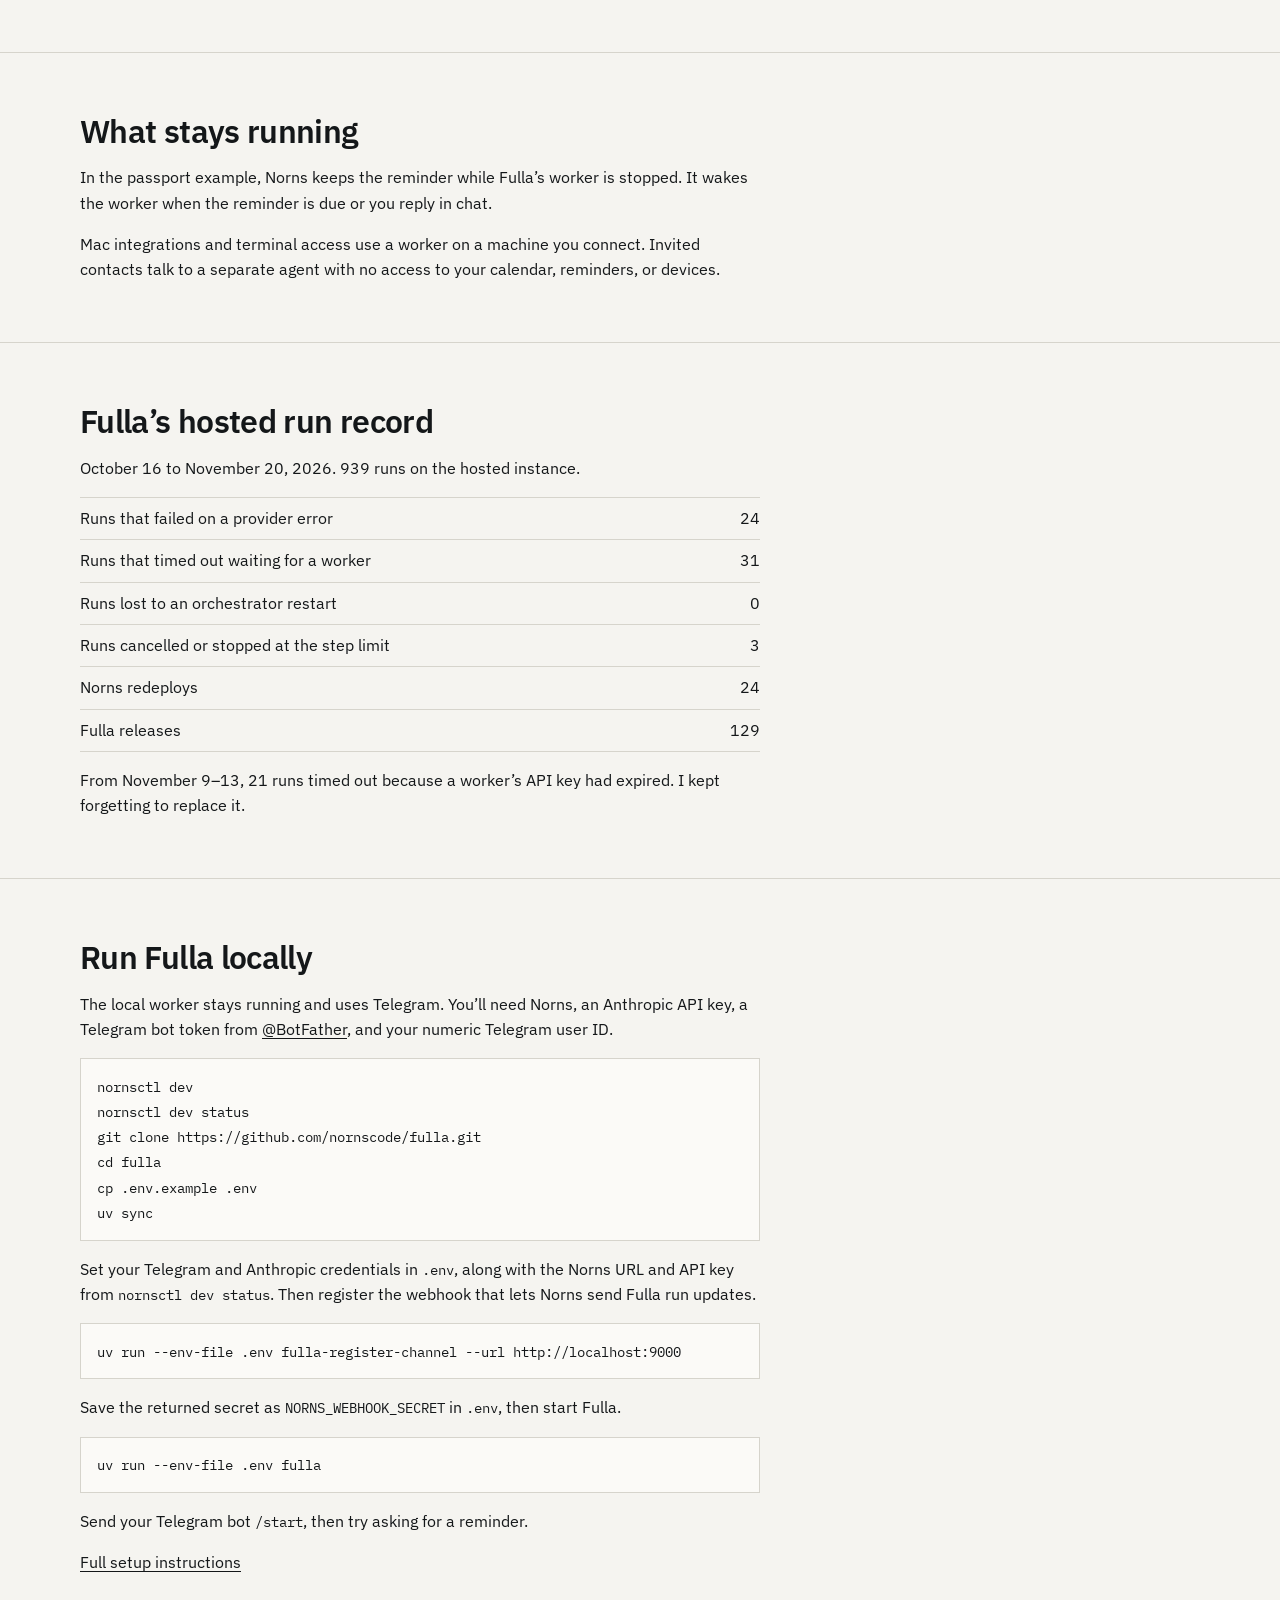
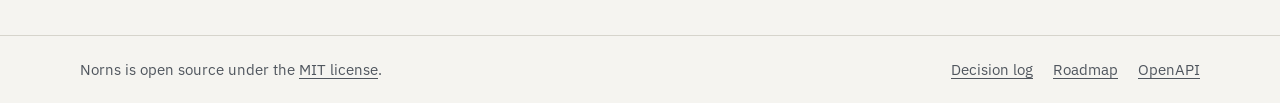
==== commit da0388ff: "Add animated examples to the Fulla page" ====
--- a/fulla/index.html
+++ b/fulla/index.html
@@ -120,27 +120,27 @@
             <button type="button" data-reminder-play>Replay</button>
           </div>
           <ol class="reminder__chat" aria-label="Reminder conversation">
-            <li data-reminder-step>
+            <li data-reminder-step="Reminder saved" data-hold="1800">
               <time>Monday, 9:14 a.m.</time>
               <p class="reminder__you"><strong>You</strong> Remind me to renew my passport Thursday at 9.</p>
               <p><strong>Fulla</strong> I’ll remind you Thursday at 9.</p>
             </li>
-            <li class="reminder__wait" data-reminder-step>
+            <li class="reminder__wait" data-reminder-step="Worker off until Thursday" data-hold="1800">
               <span>Norns holds the reminder while the worker is off.</span>
             </li>
-            <li data-reminder-step>
+            <li data-reminder-step="Worker wakes and sends the reminder" data-hold="1600">
               <time>Thursday, 9 a.m.</time>
               <p><strong>Fulla</strong> Did you renew your passport?</p>
             </li>
-            <li data-reminder-step>
+            <li data-reminder-step="Run waits another hour" data-hold="1300">
               <time>Thursday, 9:40 a.m.</time>
               <p class="reminder__you"><strong>You</strong> Snooze 1 hour.</p>
             </li>
-            <li data-reminder-step>
+            <li data-reminder-step="Worker sends the follow-up" data-hold="1600">
               <time>Thursday, 10:40 a.m.</time>
               <p><strong>Fulla</strong> Did you renew your passport?</p>
             </li>
-            <li data-reminder-step>
+            <li data-reminder-step="Run complete">
               <time>Thursday, 11:05 a.m.</time>
               <p class="reminder__you"><strong>You</strong> Done.</p>
               <p><strong>Fulla</strong> Marked done.</p>
@@ -152,23 +152,119 @@
       <section class="section" aria-labelledby="uses-heading">
         <div class="wrap content">
           <h2 id="uses-heading">What you can ask Fulla to do</h2>
-          <div class="examples">
-            <article>
-              <h3>Keep your goals in mind</h3>
-              <p>Tell Fulla what you like, what you’re working toward, and what keeps getting in the way. It can remember those details and check in later. If you want, ask it to get to know you by asking a question a couple of times a week.</p>
-            </article>
-            <article>
-              <h3>Help you keep up with messages</h3>
-              <p>With access to Messages on your Mac, Fulla can read recent conversations, remind you who’s waiting for a reply, and draft one for you to review. It sends the reply only after you approve it.</p>
-            </article>
-            <article>
-              <h3>Update reminders and run home automations</h3>
-              <p>Ask Fulla to move a reminder or update Apple Reminders on your Mac. You can also say “turn the lights off at eleven” and have it run a HomeKit automation you’ve made available through Shortcuts.</p>
-            </article>
-            <article>
-              <h3>Check your terminal or hand off a coding task</h3>
-              <p>Ask Fulla to run a command or check a tmux session on a machine you’ve connected and authorized. With a cloud coding worker connected, it can hand a task to Claude Code or Codex and let you know when it’s done.</p>
-            </article>
+          <p>Example conversations, edited for clarity.</p>
+          <div class="demo-stack">
+            <figure class="panel reminder" data-reminder-demo>
+              <figcaption>
+                <strong>Help with dinner</strong>
+              </figcaption>
+              <div class="panel-foot reminder__controls" hidden>
+                <button type="button" data-reminder-play>Replay</button>
+              </div>
+              <ol class="reminder__chat" aria-label="Example conversation">
+                <li data-reminder-step><p class="reminder__you"><strong>You</strong> What goes well with cod and mashed potatoes? Lemon?</p></li>
+                <li data-reminder-step><p><strong>Fulla</strong> Lemon, definitely. I’d do peas on the side and finish the cod with lemon and caper butter.</p></li>
+                <li data-reminder-step><p class="reminder__you"><strong>You</strong> What would you do with the peas?</p></li>
+                <li data-reminder-step><p><strong>Fulla</strong> Frozen peas are fine. Warm them through, then toss with butter, salt, and a squeeze of lemon.</p></li>
+              </ol>
+            </figure>
+
+            <figure class="panel reminder" data-reminder-demo>
+              <figcaption>
+                <strong>Remember what matters to you</strong>
+              </figcaption>
+              <div class="panel-foot reminder__controls" hidden>
+                <button type="button" data-reminder-play>Replay</button>
+              </div>
+              <ol class="reminder__chat" aria-label="Example conversation">
+                <li data-reminder-step>
+                  <time>Monday</time>
+                  <p class="reminder__you"><strong>You</strong> I’m trying to get back to the gym, but I’ve been short on sleep with the baby.</p>
+                </li>
+                <li data-reminder-step><p><strong>Fulla</strong> I’ll keep that in mind.</p></li>
+                <li data-reminder-step>
+                  <time>Sunday morning</time>
+                  <p><strong>Fulla</strong> Your calendar’s clear this morning if you want to get to the gym.</p>
+                </li>
+                <li data-reminder-step>
+                  <time>Sunday night</time>
+                  <p class="reminder__you"><strong>You</strong> What should I be doing right now?</p>
+                </li>
+                <li data-reminder-step><p><strong>Fulla</strong> It’s nearly 11. If the baby’s settled, I’d call it a night and get some sleep.</p></li>
+              </ol>
+            </figure>
+
+            <figure class="panel reminder" data-reminder-demo>
+              <figcaption>
+                <strong>Catch a message you meant to answer</strong>
+                <span>Fulla can read recent iMessages with permission. You approve drafts before it sends them.</span>
+              </figcaption>
+              <div class="panel-foot reminder__controls" hidden>
+                <button type="button" data-reminder-play>Replay</button>
+              </div>
+              <ol class="reminder__chat" aria-label="Example conversation">
+                <li data-reminder-step><p><strong>Fulla</strong> Sam asked on Wednesday if you’re free for coffee. Still need to get back to them?</p></li>
+                <li data-reminder-step><p class="reminder__you"><strong>You</strong> Yes. Can you draft a reply for Saturday morning?</p></li>
+                <li data-reminder-step><p><strong>Fulla</strong> Draft to Sam: “Sorry for the slow reply. Coffee Saturday morning?”</p></li>
+                <li data-reminder-step><p class="reminder__you"><strong>You</strong> Send.</p></li>
+                <li data-reminder-step><p><strong>Fulla</strong> Sent.</p></li>
+              </ol>
+            </figure>
+
+            <figure class="panel reminder" data-reminder-demo>
+              <figcaption>
+                <strong>Close out a reminder</strong>
+              </figcaption>
+              <div class="panel-foot reminder__controls" hidden>
+                <button type="button" data-reminder-play>Replay</button>
+              </div>
+              <ol class="reminder__chat" aria-label="Example conversation">
+                <li data-reminder-step>
+                  <time>10:48 a.m.</time>
+                  <p><strong>Fulla</strong> Did you follow up with Alex?</p>
+                </li>
+                <li data-reminder-step>
+                  <time>11:48 a.m.</time>
+                  <p class="reminder__you"><strong>You</strong> Done.</p>
+                </li>
+                <li data-reminder-step><p><strong>Fulla</strong> Marked “Follow up with Alex” done.</p></li>
+              </ol>
+            </figure>
+
+            <figure class="panel reminder" data-reminder-demo>
+              <figcaption>
+                <strong>Turn on the desk light</strong>
+                <span>Fulla runs the HomeKit shortcuts you make available on your Mac.</span>
+              </figcaption>
+              <div class="panel-foot reminder__controls" hidden>
+                <button type="button" data-reminder-play>Replay</button>
+              </div>
+              <ol class="reminder__chat" aria-label="Example conversation">
+                <li data-reminder-step><p class="reminder__you"><strong>You</strong> Turn on the desk light.</p></li>
+                <li data-reminder-step><p><strong>Fulla</strong> Desk light’s on.</p></li>
+                <li data-reminder-step><p class="reminder__you"><strong>You</strong> Actually, turn it back off.</p></li>
+                <li data-reminder-step><p><strong>Fulla</strong> It’s off.</p></li>
+              </ol>
+            </figure>
+
+            <figure class="panel reminder" data-reminder-demo>
+              <figcaption>
+                <strong>Pick up a coding task from chat</strong>
+                <span>Terminal and tmux access use a connected machine. Cloud tasks can go to Claude Code or Codex.</span>
+              </figcaption>
+              <div class="panel-foot reminder__controls" hidden>
+                <button type="button" data-reminder-play>Replay</button>
+              </div>
+              <ol class="reminder__chat" aria-label="Example conversation">
+                <li data-reminder-step><p class="reminder__you"><strong>You</strong> Can you check the test run in tmux?</p></li>
+                <li data-reminder-step><p><strong>Fulla</strong> It finished. One test failed when the settings file was empty.</p></li>
+                <li data-reminder-step><p class="reminder__you"><strong>You</strong> Ask Codex to fix that in the cloud and tell me when the PR is ready.</p></li>
+                <li data-reminder-step>
+                  <time>Later</time>
+                  <p><strong>Fulla</strong> The fix is up for review. The tests pass, including a new one for the empty file.</p>
+                </li>
+              </ol>
+            </figure>
           </div>
         </div>
       </section>
@@ -177,7 +273,7 @@
         <div class="wrap content">
           <h2 id="behavior-heading">What stays running</h2>
           <p>
-            In the example above, Norns keeps the reminder while Fulla’s worker
+            In the passport example, Norns keeps the reminder while Fulla’s worker
             is stopped. It wakes the worker when the reminder is due or you
             reply in chat.
           </p>
--- a/styles.css
+++ b/styles.css
@@ -280,6 +280,12 @@
   height: auto;
 }
 
+.demo-stack {
+  display: grid;
+  gap: 1.25rem;
+  width: 100%;
+}
+
 .reminder__chat {
   display: grid;
   gap: 0.55rem;
@@ -335,6 +341,7 @@
 }
 
 .reminder__controls button {
+  margin-inline-start: auto;
   padding: 0.2rem 0.5rem;
   border: 1px solid var(--line);
   background: var(--bg);
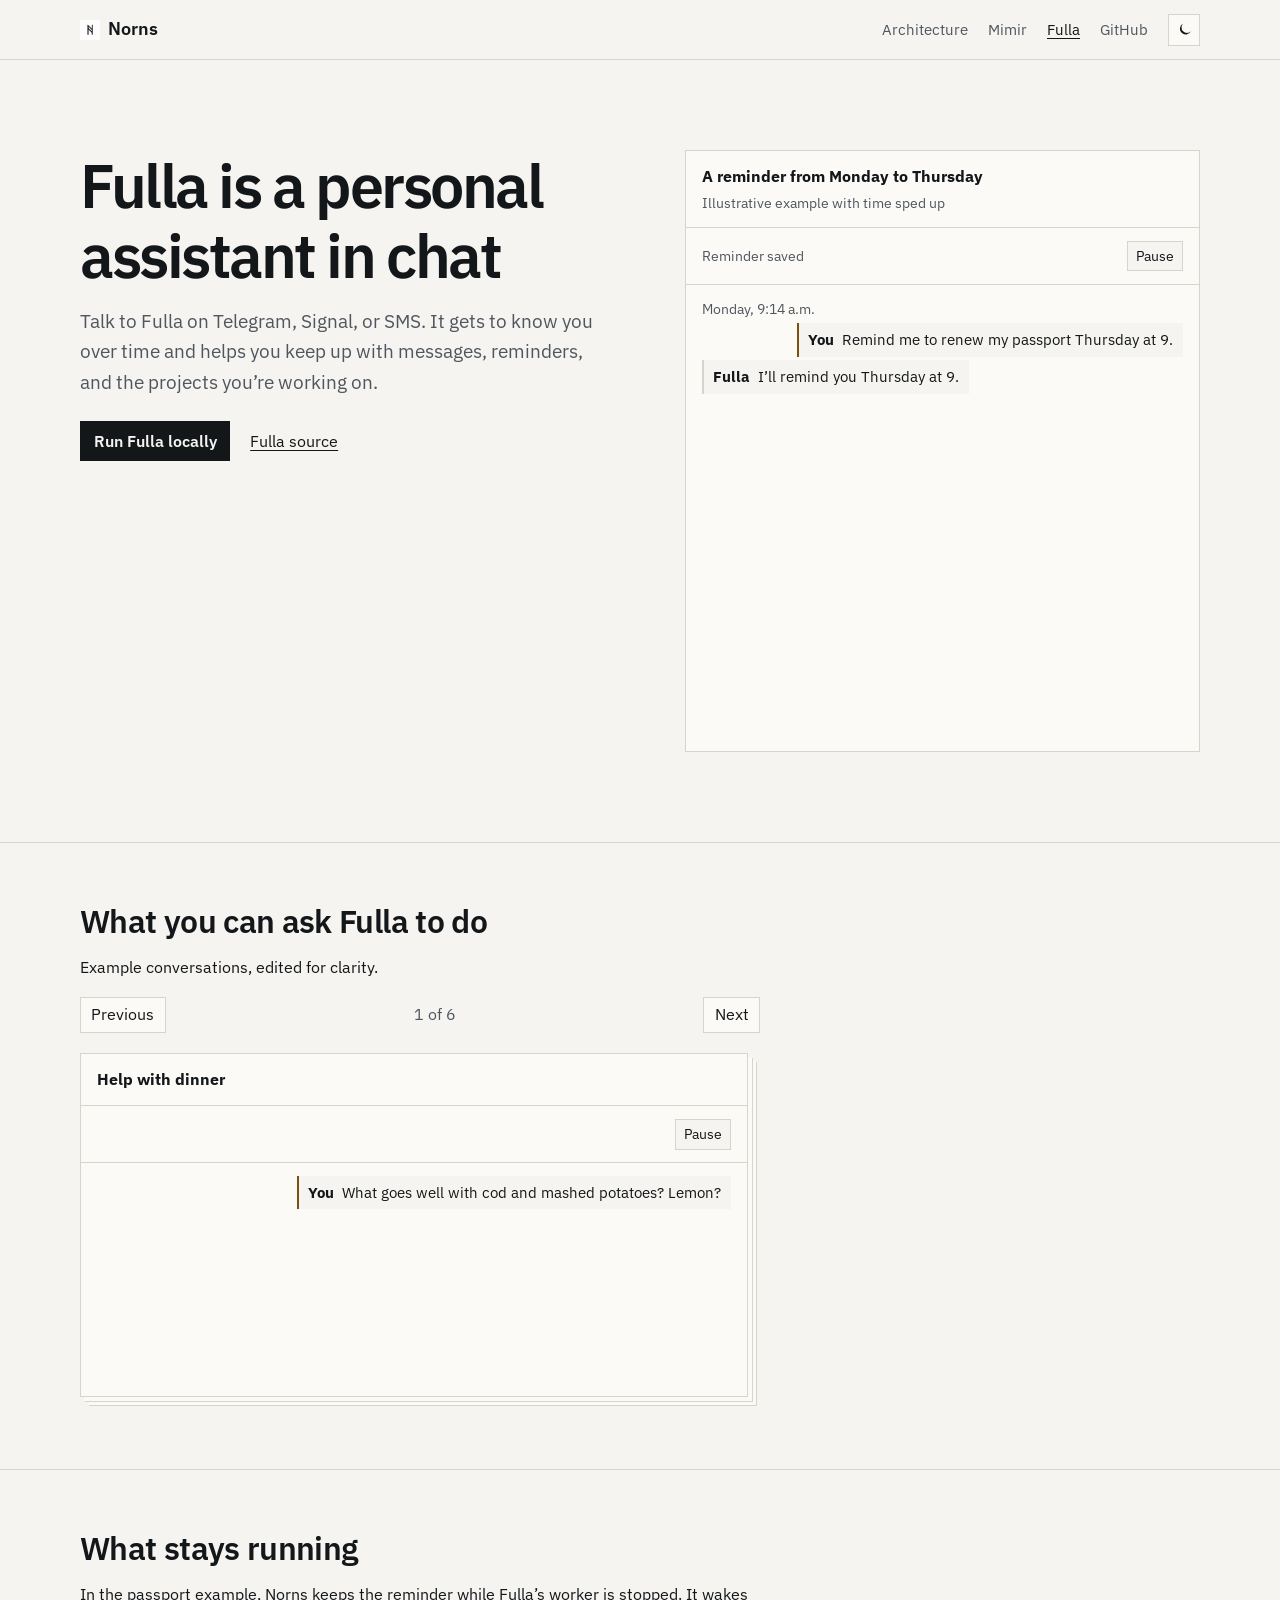
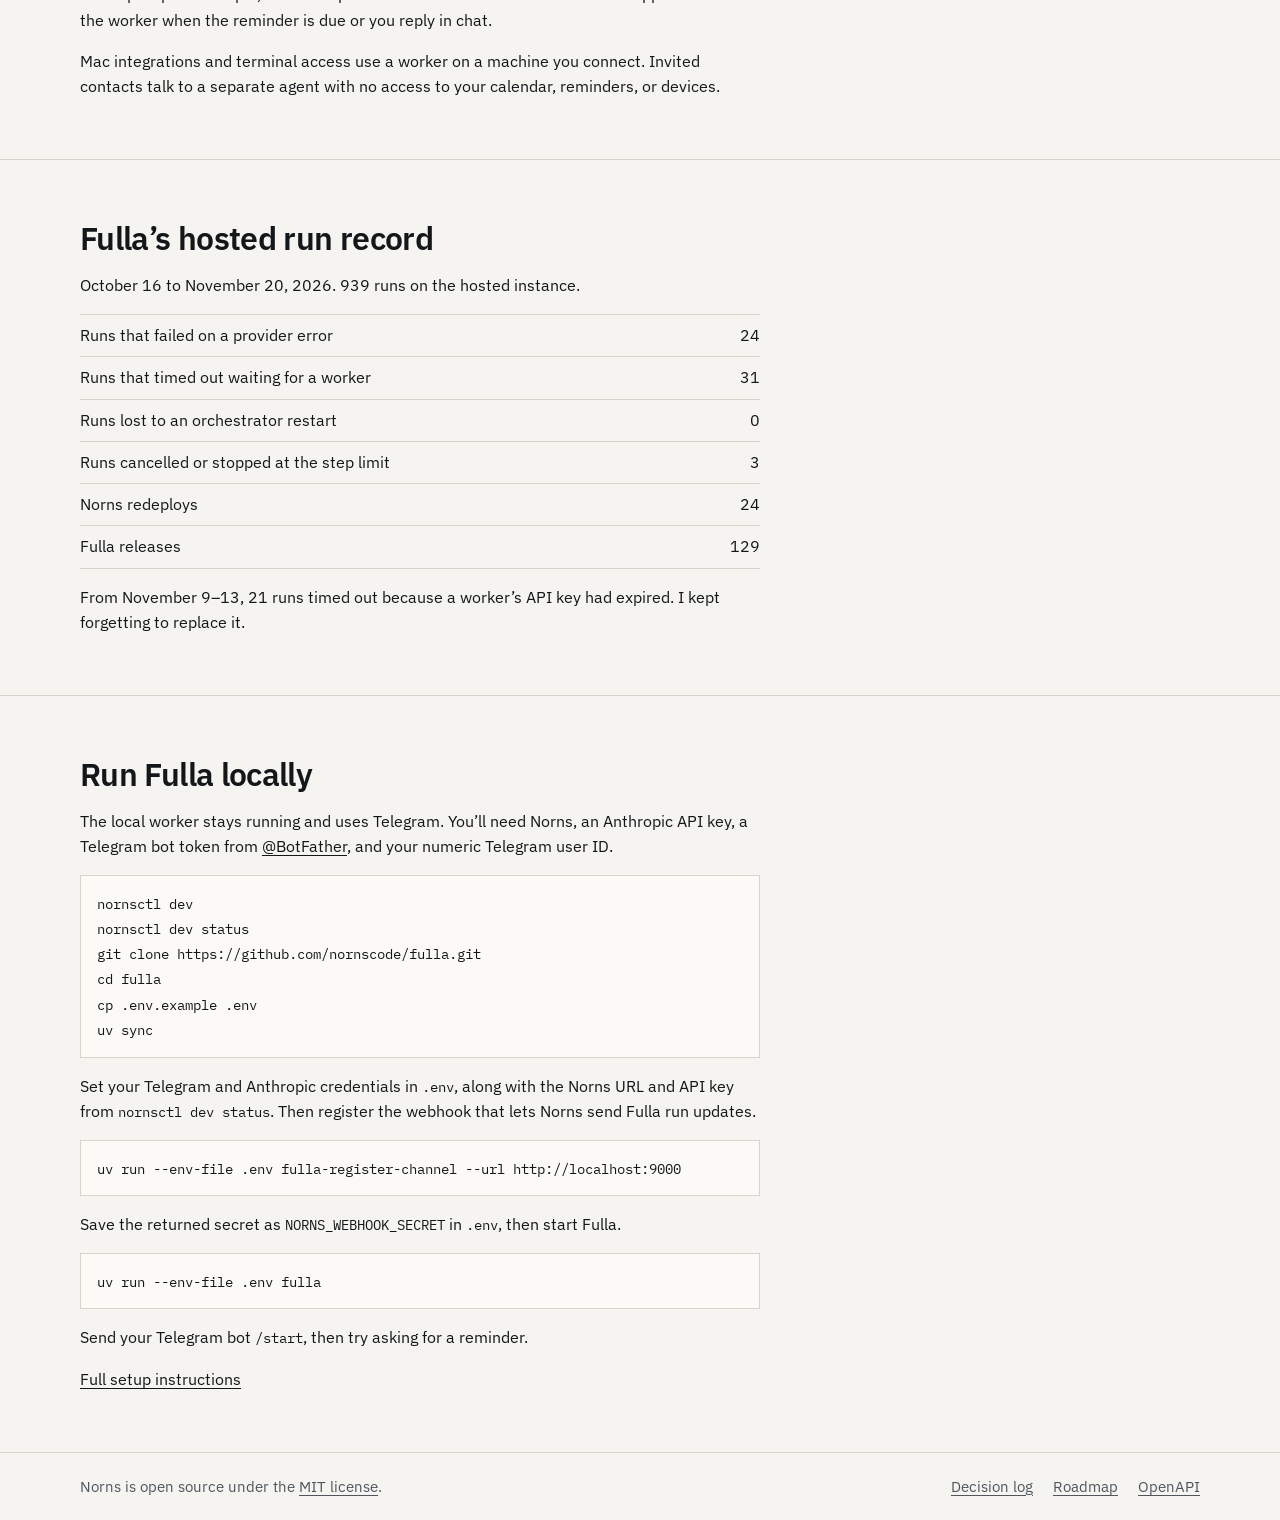
==== commit 203a2627: "Present Fulla examples as a card deck" ====
--- a/fulla/index.html
+++ b/fulla/index.html
@@ -153,7 +153,12 @@
         <div class="wrap content">
           <h2 id="uses-heading">What you can ask Fulla to do</h2>
           <p>Example conversations, edited for clarity.</p>
-          <div class="demo-stack">
+          <div class="demo-stack" data-demo-deck>
+            <div class="demo-deck__controls" role="group" aria-label="Browse examples" hidden>
+              <button type="button" data-deck-previous>Previous</button>
+              <span data-deck-position role="status"></span>
+              <button type="button" data-deck-next>Next</button>
+            </div>
             <figure class="panel reminder" data-reminder-demo>
               <figcaption>
                 <strong>Help with dinner</strong>
--- a/styles.css
+++ b/styles.css
@@ -286,6 +286,38 @@
   width: 100%;
 }
 
+.demo-deck__controls:not([hidden]) {
+  display: flex;
+  justify-content: space-between;
+  align-items: center;
+  gap: 0.75rem;
+}
+
+.demo-deck__controls button {
+  padding: 0.3rem 0.65rem;
+  border: 1px solid var(--line);
+  background: var(--panel);
+  color: var(--fg);
+}
+
+.demo-deck__controls button:hover {
+  border-color: var(--accent);
+}
+
+.demo-deck__controls span {
+  color: var(--muted);
+  font-variant-numeric: tabular-nums;
+}
+
+.demo-deck__controls:not([hidden]) ~ .reminder:not([hidden]) {
+  position: relative;
+  width: calc(100% - 0.75rem);
+  margin-bottom: 0.75rem;
+  box-shadow:
+    4px 4px 0 var(--panel), 5px 5px 0 var(--line),
+    8px 8px 0 var(--panel), 9px 9px 0 var(--line);
+}
+
 .reminder__chat {
   display: grid;
   gap: 0.55rem;
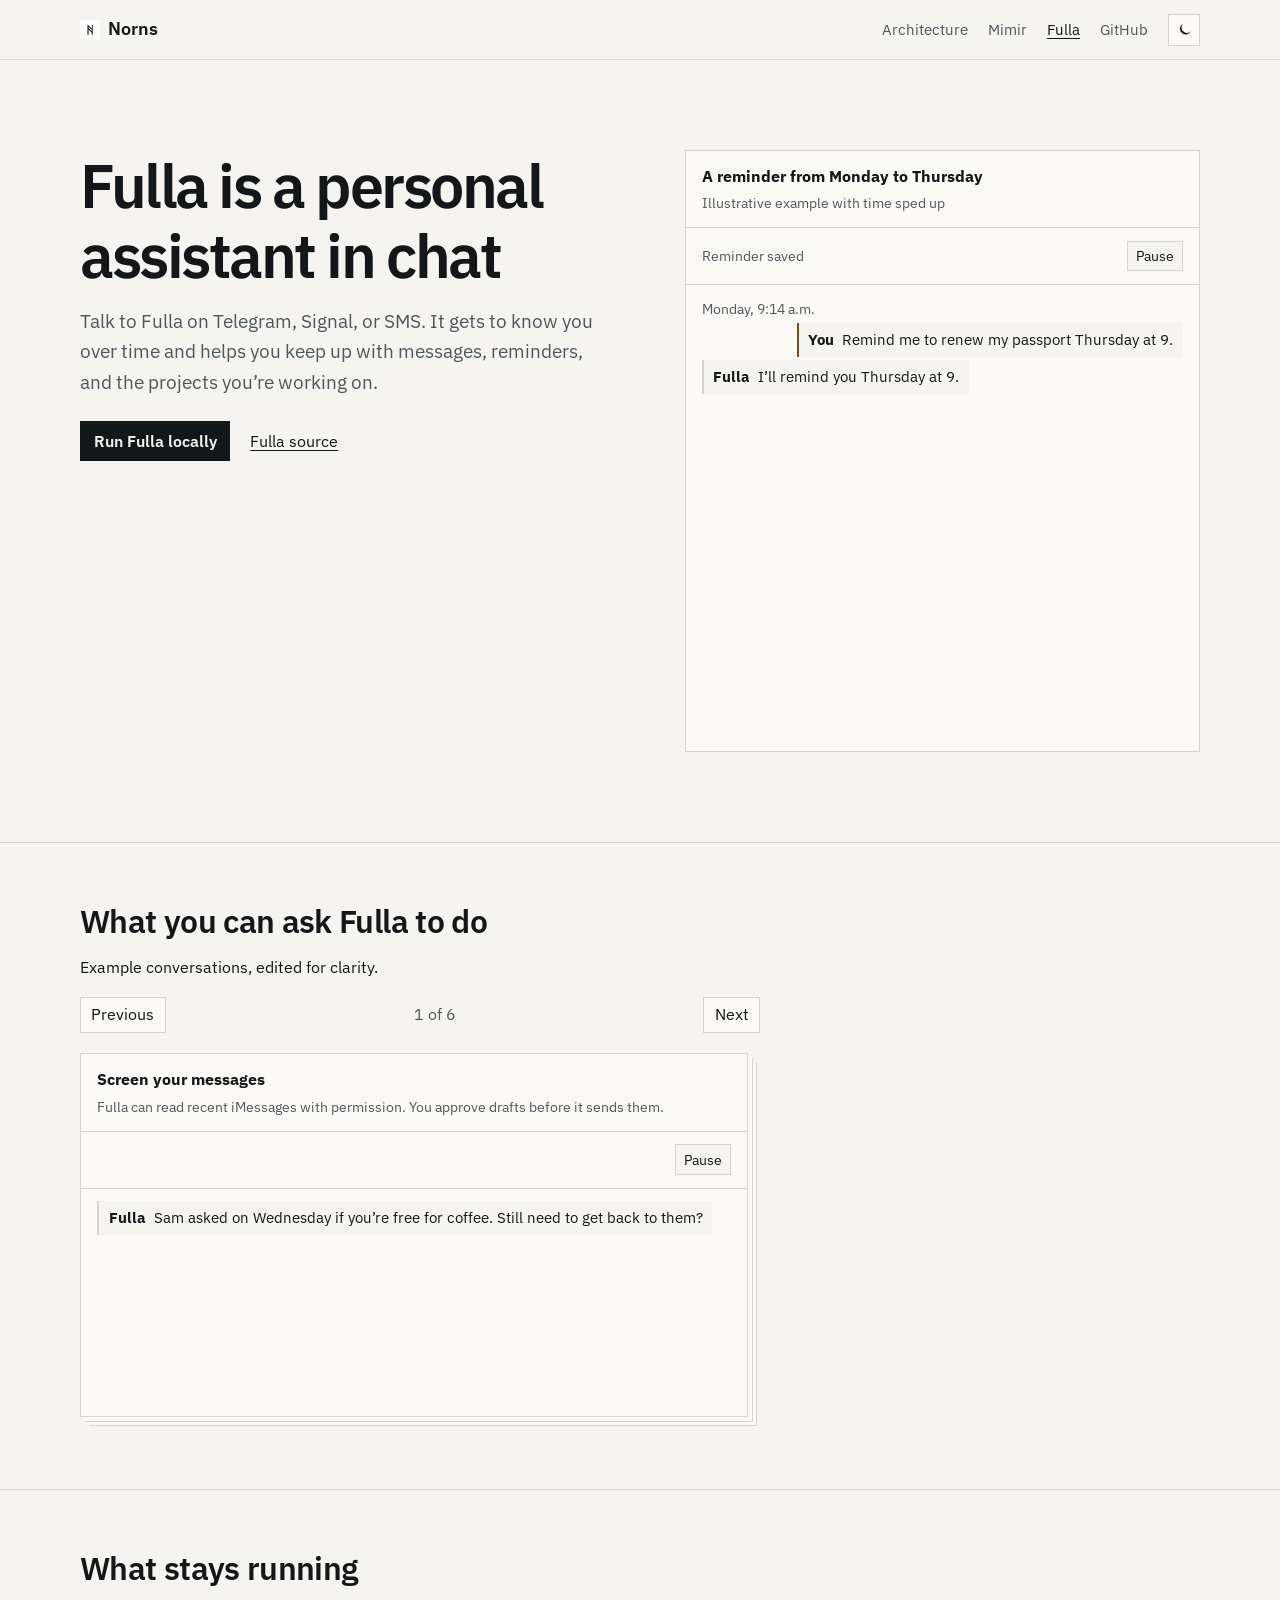
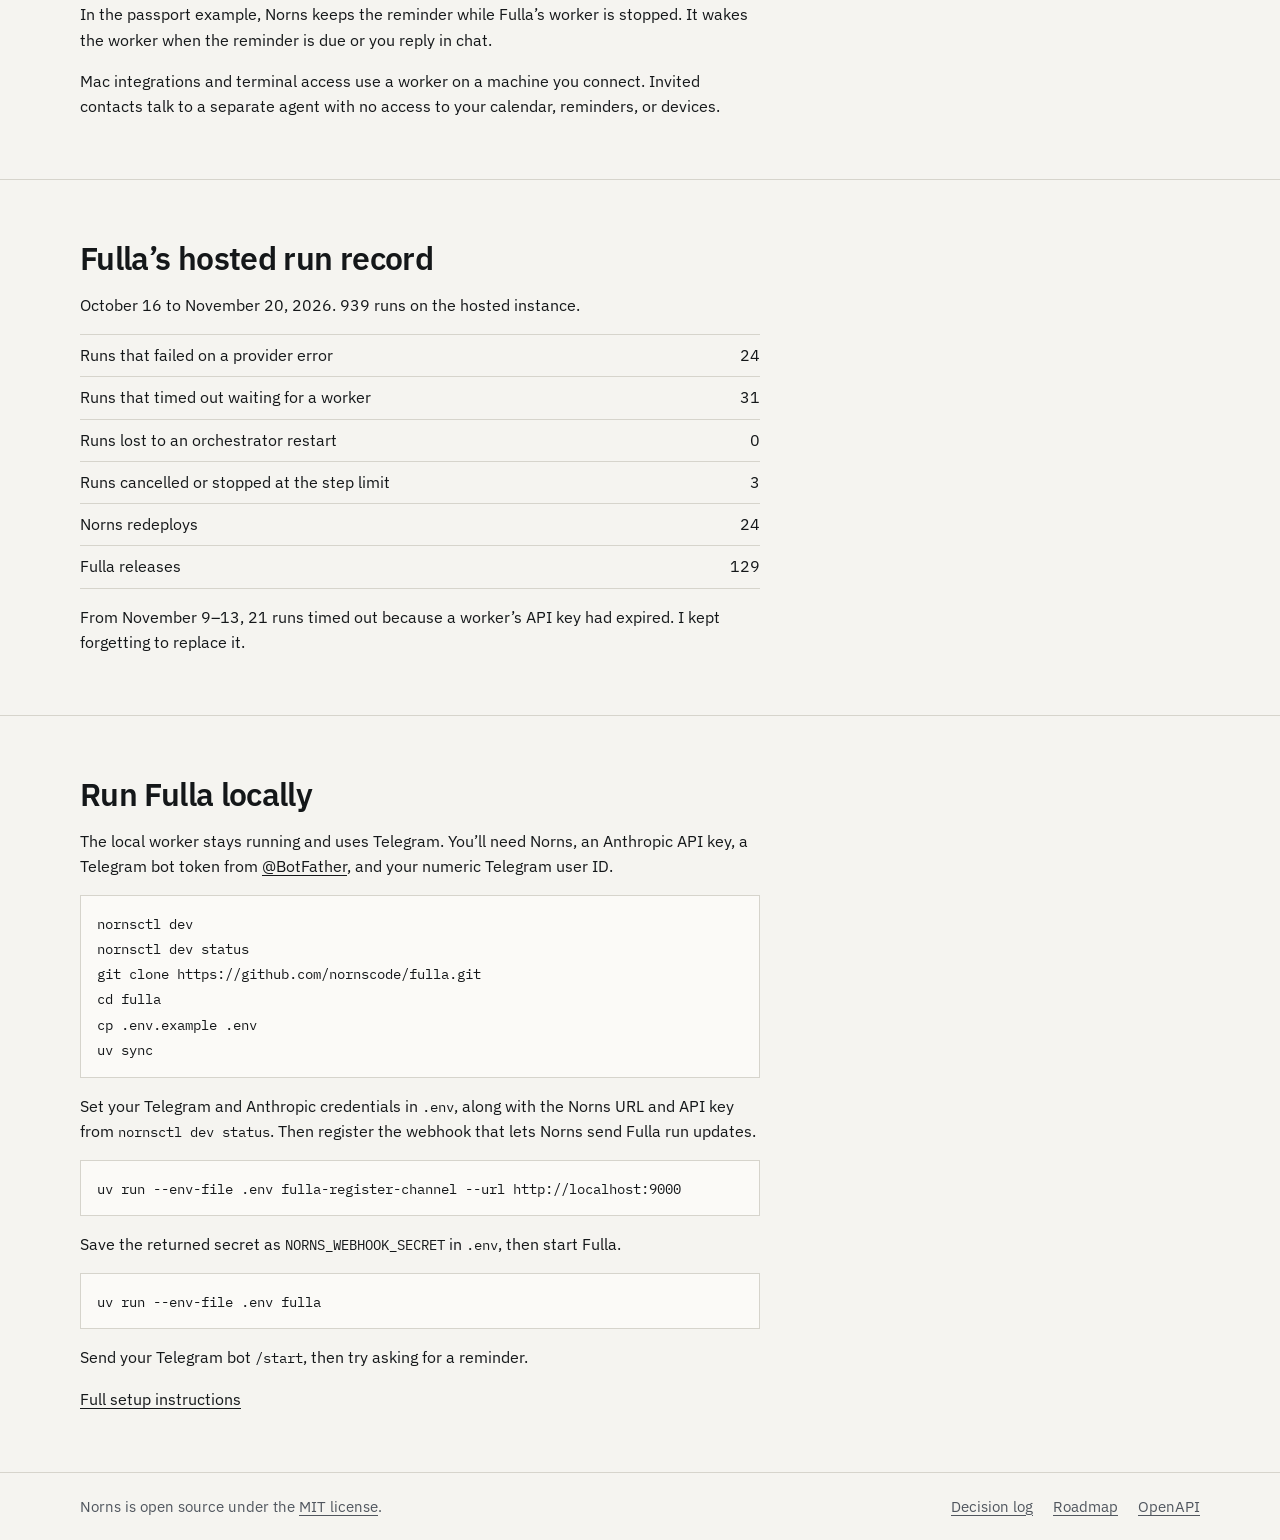
==== commit f9dedfdf: "Lead the Fulla deck with its strongest examples" ====
--- a/fulla/index.html
+++ b/fulla/index.html
@@ -161,47 +161,7 @@
             </div>
             <figure class="panel reminder" data-reminder-demo>
               <figcaption>
-                <strong>Help with dinner</strong>
-              </figcaption>
-              <div class="panel-foot reminder__controls" hidden>
-                <button type="button" data-reminder-play>Replay</button>
-              </div>
-              <ol class="reminder__chat" aria-label="Example conversation">
-                <li data-reminder-step><p class="reminder__you"><strong>You</strong> What goes well with cod and mashed potatoes? Lemon?</p></li>
-                <li data-reminder-step><p><strong>Fulla</strong> Lemon, definitely. I’d do peas on the side and finish the cod with lemon and caper butter.</p></li>
-                <li data-reminder-step><p class="reminder__you"><strong>You</strong> What would you do with the peas?</p></li>
-                <li data-reminder-step><p><strong>Fulla</strong> Frozen peas are fine. Warm them through, then toss with butter, salt, and a squeeze of lemon.</p></li>
-              </ol>
-            </figure>
-
-            <figure class="panel reminder" data-reminder-demo>
-              <figcaption>
-                <strong>Remember what matters to you</strong>
-              </figcaption>
-              <div class="panel-foot reminder__controls" hidden>
-                <button type="button" data-reminder-play>Replay</button>
-              </div>
-              <ol class="reminder__chat" aria-label="Example conversation">
-                <li data-reminder-step>
-                  <time>Monday</time>
-                  <p class="reminder__you"><strong>You</strong> I’m trying to get back to the gym, but I’ve been short on sleep with the baby.</p>
-                </li>
-                <li data-reminder-step><p><strong>Fulla</strong> I’ll keep that in mind.</p></li>
-                <li data-reminder-step>
-                  <time>Sunday morning</time>
-                  <p><strong>Fulla</strong> Your calendar’s clear this morning if you want to get to the gym.</p>
-                </li>
-                <li data-reminder-step>
-                  <time>Sunday night</time>
-                  <p class="reminder__you"><strong>You</strong> What should I be doing right now?</p>
-                </li>
-                <li data-reminder-step><p><strong>Fulla</strong> It’s nearly 11. If the baby’s settled, I’d call it a night and get some sleep.</p></li>
-              </ol>
-            </figure>
-
-            <figure class="panel reminder" data-reminder-demo>
-              <figcaption>
-                <strong>Catch a message you meant to answer</strong>
+                <strong>Screen your messages</strong>
                 <span>Fulla can read recent iMessages with permission. You approve drafts before it sends them.</span>
               </figcaption>
               <div class="panel-foot reminder__controls" hidden>
@@ -218,27 +178,51 @@
 
             <figure class="panel reminder" data-reminder-demo>
               <figcaption>
-                <strong>Close out a reminder</strong>
-              </figcaption>
-              <div class="panel-foot reminder__controls" hidden>
-                <button type="button" data-reminder-play>Replay</button>
-              </div>
-              <ol class="reminder__chat" aria-label="Example conversation">
-                <li data-reminder-step>
-                  <time>10:48 a.m.</time>
-                  <p><strong>Fulla</strong> Did you follow up with Alex?</p>
-                </li>
-                <li data-reminder-step>
-                  <time>11:48 a.m.</time>
-                  <p class="reminder__you"><strong>You</strong> Done.</p>
-                </li>
-                <li data-reminder-step><p><strong>Fulla</strong> Marked “Follow up with Alex” done.</p></li>
-              </ol>
-            </figure>
-
-            <figure class="panel reminder" data-reminder-demo>
-              <figcaption>
-                <strong>Turn on the desk light</strong>
+                <strong>Track important goals</strong>
+              </figcaption>
+              <div class="panel-foot reminder__controls" hidden>
+                <button type="button" data-reminder-play>Replay</button>
+              </div>
+              <ol class="reminder__chat" aria-label="Example conversation">
+                <li data-reminder-step>
+                  <time>Monday</time>
+                  <p class="reminder__you"><strong>You</strong> I’m trying to get back to the gym, but I’ve been short on sleep with the baby.</p>
+                </li>
+                <li data-reminder-step><p><strong>Fulla</strong> I’ll keep that in mind.</p></li>
+                <li data-reminder-step>
+                  <time>Sunday morning</time>
+                  <p><strong>Fulla</strong> Your calendar’s clear this morning if you want to get to the gym.</p>
+                </li>
+                <li data-reminder-step>
+                  <time>Sunday night</time>
+                  <p class="reminder__you"><strong>You</strong> What should I be doing right now?</p>
+                </li>
+                <li data-reminder-step><p><strong>Fulla</strong> It’s nearly 11. If the baby’s settled, I’d call it a night and get some sleep.</p></li>
+              </ol>
+            </figure>
+
+            <figure class="panel reminder" data-reminder-demo>
+              <figcaption>
+                <strong>Use your local tools</strong>
+                <span>Terminal and tmux access use a connected machine. Cloud tasks can go to Claude Code or Codex.</span>
+              </figcaption>
+              <div class="panel-foot reminder__controls" hidden>
+                <button type="button" data-reminder-play>Replay</button>
+              </div>
+              <ol class="reminder__chat" aria-label="Example conversation">
+                <li data-reminder-step><p class="reminder__you"><strong>You</strong> Can you check the test run in tmux?</p></li>
+                <li data-reminder-step><p><strong>Fulla</strong> It finished. One test failed when the settings file was empty.</p></li>
+                <li data-reminder-step><p class="reminder__you"><strong>You</strong> Ask Codex to fix that in the cloud and tell me when the PR is ready.</p></li>
+                <li data-reminder-step>
+                  <time>Later</time>
+                  <p><strong>Fulla</strong> The fix is up for review. The tests pass, including a new one for the empty file.</p>
+                </li>
+              </ol>
+            </figure>
+
+            <figure class="panel reminder" data-reminder-demo>
+              <figcaption>
+                <strong>Home automation via HomeKit</strong>
                 <span>Fulla runs the HomeKit shortcuts you make available on your Mac.</span>
               </figcaption>
               <div class="panel-foot reminder__controls" hidden>
@@ -254,20 +238,36 @@
 
             <figure class="panel reminder" data-reminder-demo>
               <figcaption>
-                <strong>Pick up a coding task from chat</strong>
-                <span>Terminal and tmux access use a connected machine. Cloud tasks can go to Claude Code or Codex.</span>
-              </figcaption>
-              <div class="panel-foot reminder__controls" hidden>
-                <button type="button" data-reminder-play>Replay</button>
-              </div>
-              <ol class="reminder__chat" aria-label="Example conversation">
-                <li data-reminder-step><p class="reminder__you"><strong>You</strong> Can you check the test run in tmux?</p></li>
-                <li data-reminder-step><p><strong>Fulla</strong> It finished. One test failed when the settings file was empty.</p></li>
-                <li data-reminder-step><p class="reminder__you"><strong>You</strong> Ask Codex to fix that in the cloud and tell me when the PR is ready.</p></li>
-                <li data-reminder-step>
-                  <time>Later</time>
-                  <p><strong>Fulla</strong> The fix is up for review. The tests pass, including a new one for the empty file.</p>
-                </li>
+                <strong>Manage followups</strong>
+              </figcaption>
+              <div class="panel-foot reminder__controls" hidden>
+                <button type="button" data-reminder-play>Replay</button>
+              </div>
+              <ol class="reminder__chat" aria-label="Example conversation">
+                <li data-reminder-step>
+                  <time>10:48 a.m.</time>
+                  <p><strong>Fulla</strong> Did you follow up with Alex?</p>
+                </li>
+                <li data-reminder-step>
+                  <time>11:48 a.m.</time>
+                  <p class="reminder__you"><strong>You</strong> Done.</p>
+                </li>
+                <li data-reminder-step><p><strong>Fulla</strong> Marked “Follow up with Alex” done.</p></li>
+              </ol>
+            </figure>
+
+            <figure class="panel reminder" data-reminder-demo>
+              <figcaption>
+                <strong>Help with personal tasks</strong>
+              </figcaption>
+              <div class="panel-foot reminder__controls" hidden>
+                <button type="button" data-reminder-play>Replay</button>
+              </div>
+              <ol class="reminder__chat" aria-label="Example conversation">
+                <li data-reminder-step><p class="reminder__you"><strong>You</strong> What goes well with cod and mashed potatoes? Lemon?</p></li>
+                <li data-reminder-step><p><strong>Fulla</strong> Lemon, definitely. I’d do peas on the side and finish the cod with lemon and caper butter.</p></li>
+                <li data-reminder-step><p class="reminder__you"><strong>You</strong> What would you do with the peas?</p></li>
+                <li data-reminder-step><p><strong>Fulla</strong> Frozen peas are fine. Warm them through, then toss with butter, salt, and a squeeze of lemon.</p></li>
               </ol>
             </figure>
           </div>
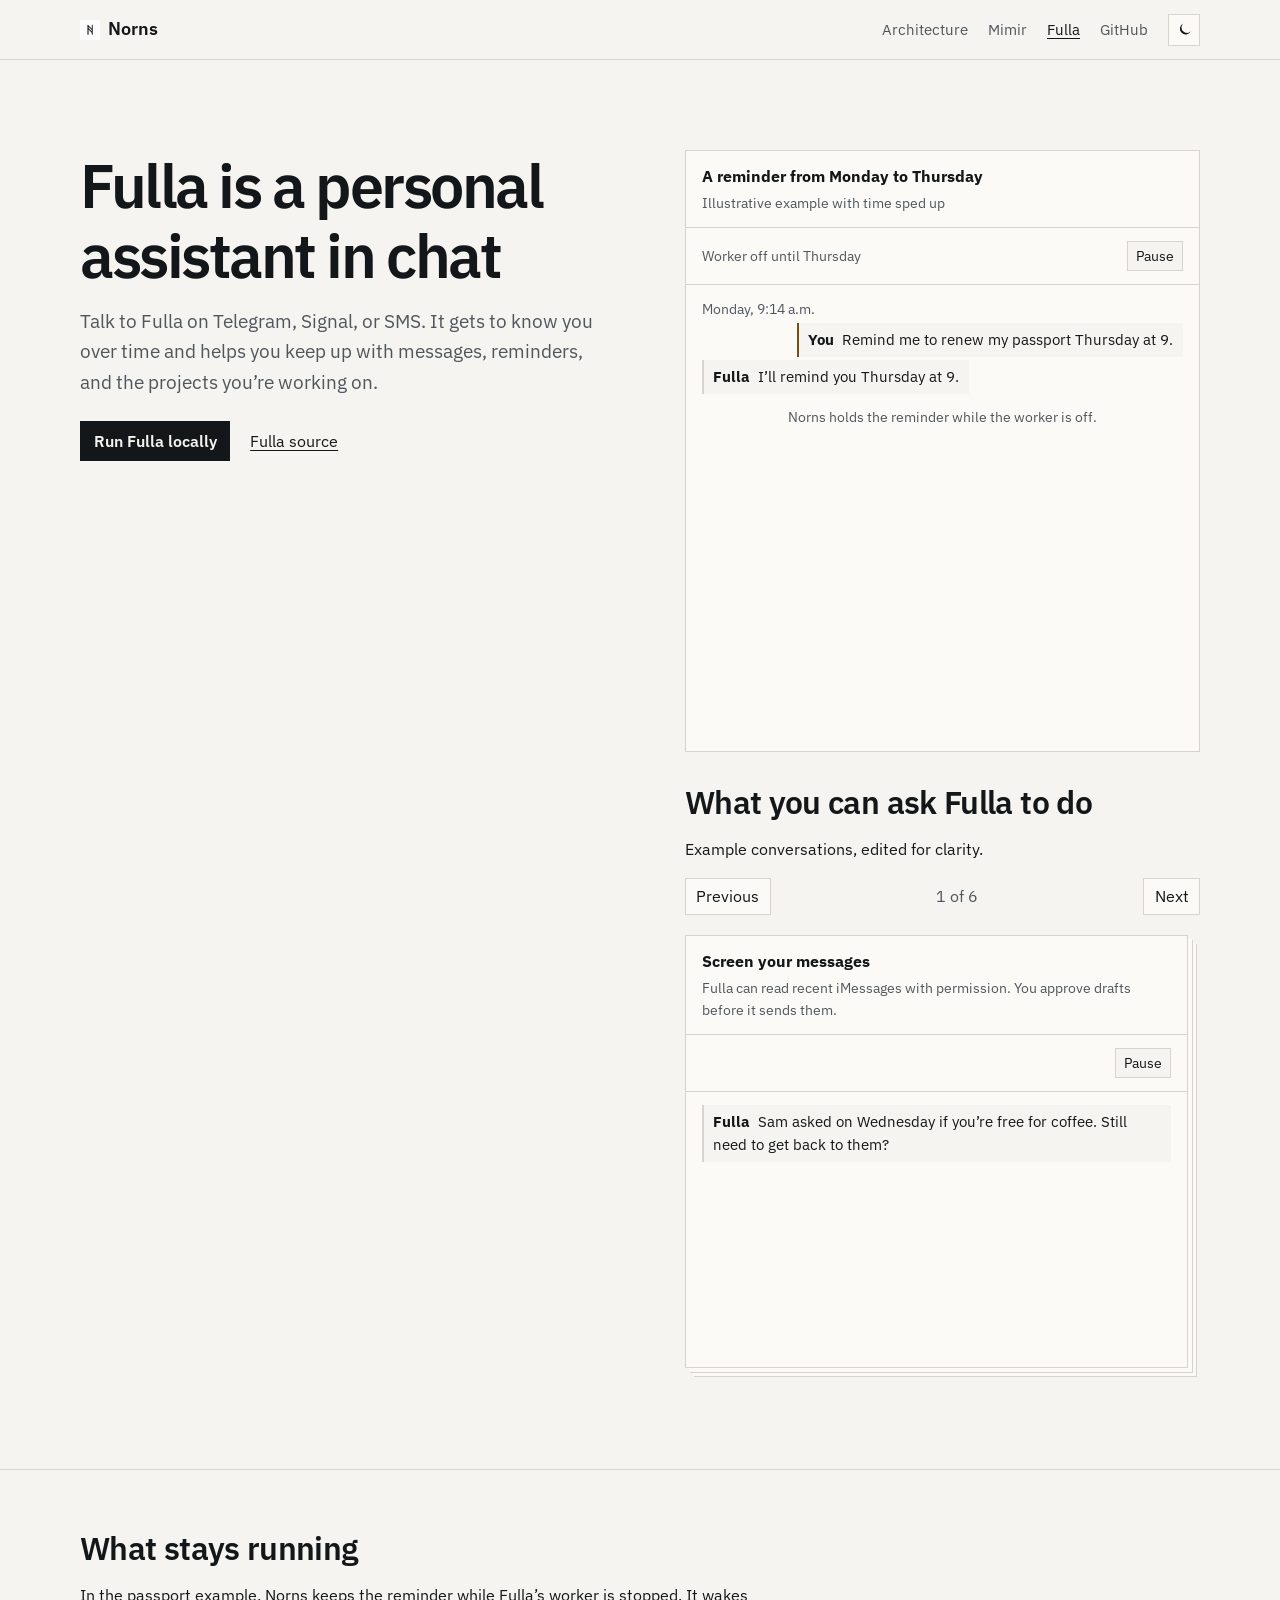
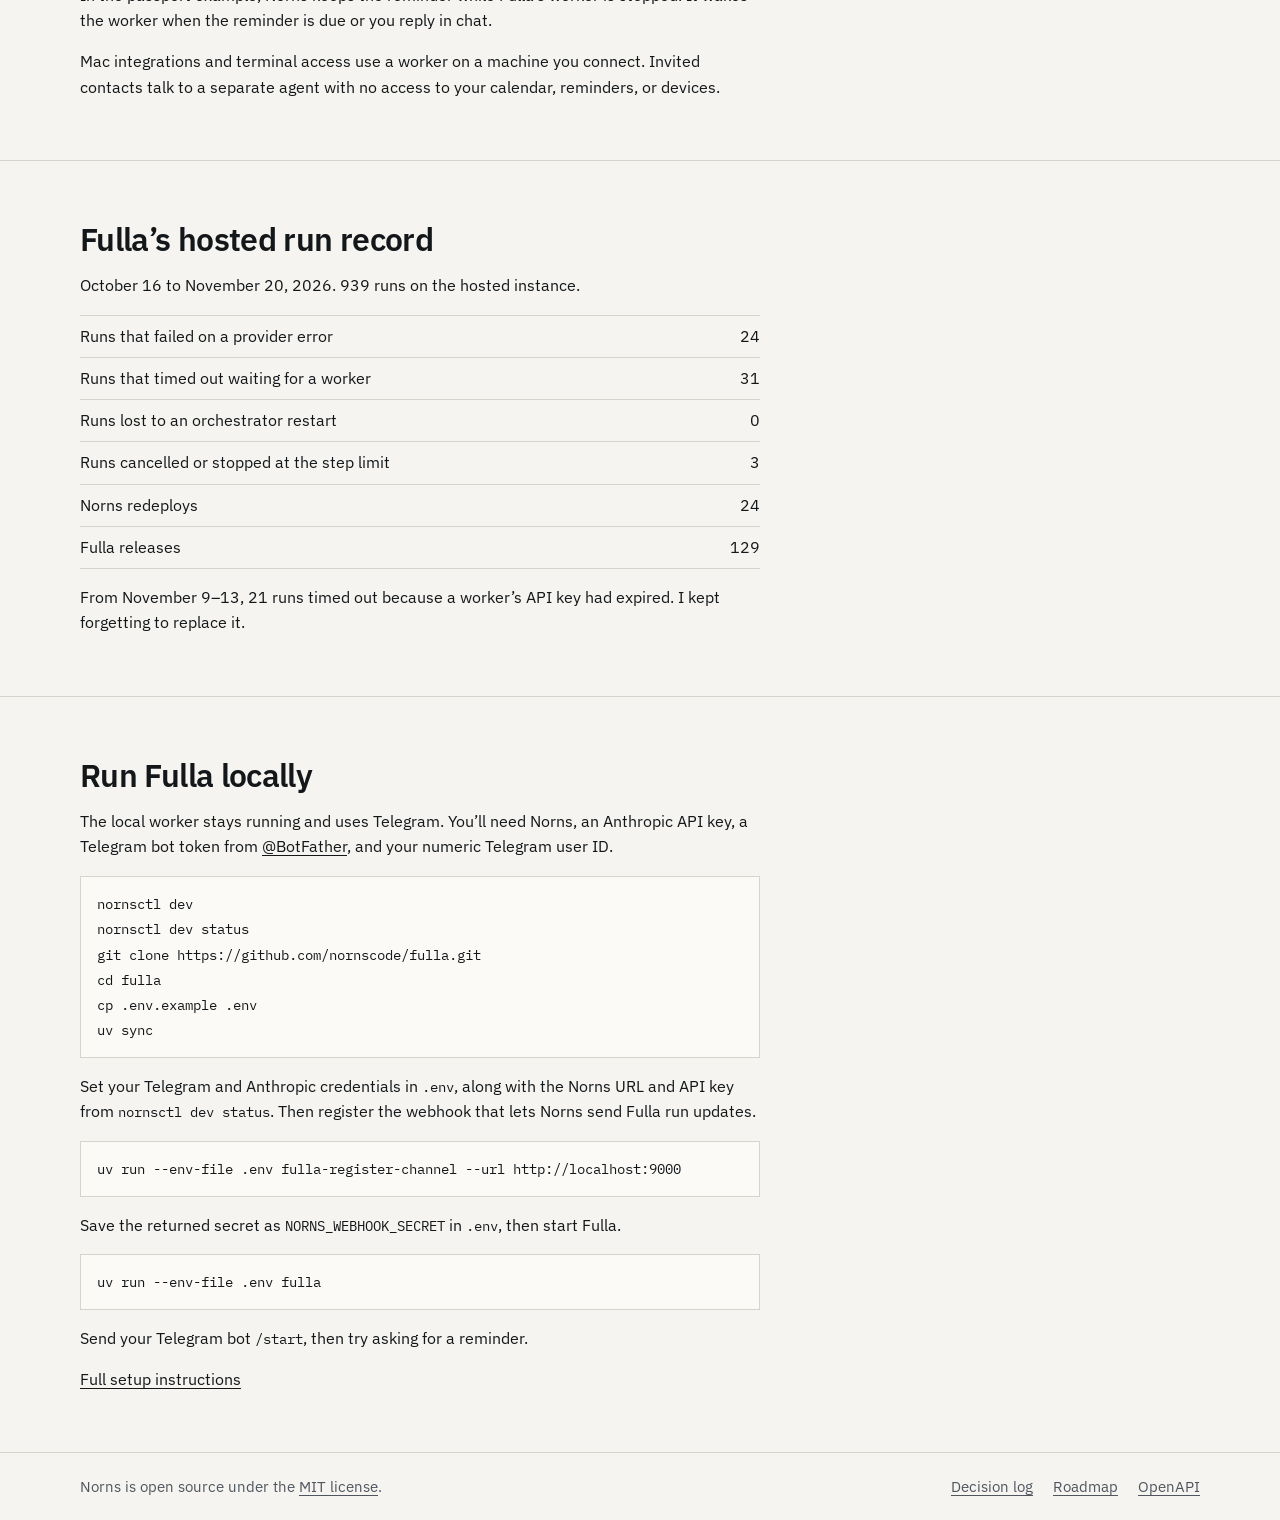
==== commit c00c933c: "Place the Fulla example deck beneath the passport demo" ====
--- a/fulla/index.html
+++ b/fulla/index.html
@@ -110,167 +110,167 @@
           </div>
         </div>
 
-        <figure class="panel reminder" data-reminder-demo>
-          <figcaption>
-            <strong>A reminder from Monday to Thursday</strong>
-            <span>Illustrative example with time sped up</span>
-          </figcaption>
-          <div class="panel-foot reminder__controls" hidden>
-            <span data-reminder-status></span>
-            <button type="button" data-reminder-play>Replay</button>
-          </div>
-          <ol class="reminder__chat" aria-label="Reminder conversation">
-            <li data-reminder-step="Reminder saved" data-hold="1800">
-              <time>Monday, 9:14 a.m.</time>
-              <p class="reminder__you"><strong>You</strong> Remind me to renew my passport Thursday at 9.</p>
-              <p><strong>Fulla</strong> I’ll remind you Thursday at 9.</p>
-            </li>
-            <li class="reminder__wait" data-reminder-step="Worker off until Thursday" data-hold="1800">
-              <span>Norns holds the reminder while the worker is off.</span>
-            </li>
-            <li data-reminder-step="Worker wakes and sends the reminder" data-hold="1600">
-              <time>Thursday, 9 a.m.</time>
-              <p><strong>Fulla</strong> Did you renew your passport?</p>
-            </li>
-            <li data-reminder-step="Run waits another hour" data-hold="1300">
-              <time>Thursday, 9:40 a.m.</time>
-              <p class="reminder__you"><strong>You</strong> Snooze 1 hour.</p>
-            </li>
-            <li data-reminder-step="Worker sends the follow-up" data-hold="1600">
-              <time>Thursday, 10:40 a.m.</time>
-              <p><strong>Fulla</strong> Did you renew your passport?</p>
-            </li>
-            <li data-reminder-step="Run complete">
-              <time>Thursday, 11:05 a.m.</time>
-              <p class="reminder__you"><strong>You</strong> Done.</p>
-              <p><strong>Fulla</strong> Marked done.</p>
-            </li>
-          </ol>
-        </figure>
-      </section>
-
-      <section class="section" aria-labelledby="uses-heading">
-        <div class="wrap content">
-          <h2 id="uses-heading">What you can ask Fulla to do</h2>
-          <p>Example conversations, edited for clarity.</p>
-          <div class="demo-stack" data-demo-deck>
-            <div class="demo-deck__controls" role="group" aria-label="Browse examples" hidden>
-              <button type="button" data-deck-previous>Previous</button>
-              <span data-deck-position role="status"></span>
-              <button type="button" data-deck-next>Next</button>
+        <div class="hero-demos">
+          <figure class="panel reminder" data-reminder-demo>
+            <figcaption>
+              <strong>A reminder from Monday to Thursday</strong>
+              <span>Illustrative example with time sped up</span>
+            </figcaption>
+            <div class="panel-foot reminder__controls" hidden>
+              <span data-reminder-status></span>
+              <button type="button" data-reminder-play>Replay</button>
             </div>
-            <figure class="panel reminder" data-reminder-demo>
-              <figcaption>
-                <strong>Screen your messages</strong>
-                <span>Fulla can read recent iMessages with permission. You approve drafts before it sends them.</span>
-              </figcaption>
-              <div class="panel-foot reminder__controls" hidden>
-                <button type="button" data-reminder-play>Replay</button>
+            <ol class="reminder__chat" aria-label="Reminder conversation">
+              <li data-reminder-step="Reminder saved" data-hold="1800">
+                <time>Monday, 9:14 a.m.</time>
+                <p class="reminder__you"><strong>You</strong> Remind me to renew my passport Thursday at 9.</p>
+                <p><strong>Fulla</strong> I’ll remind you Thursday at 9.</p>
+              </li>
+              <li class="reminder__wait" data-reminder-step="Worker off until Thursday" data-hold="1800">
+                <span>Norns holds the reminder while the worker is off.</span>
+              </li>
+              <li data-reminder-step="Worker wakes and sends the reminder" data-hold="1600">
+                <time>Thursday, 9 a.m.</time>
+                <p><strong>Fulla</strong> Did you renew your passport?</p>
+              </li>
+              <li data-reminder-step="Run waits another hour" data-hold="1300">
+                <time>Thursday, 9:40 a.m.</time>
+                <p class="reminder__you"><strong>You</strong> Snooze 1 hour.</p>
+              </li>
+              <li data-reminder-step="Worker sends the follow-up" data-hold="1600">
+                <time>Thursday, 10:40 a.m.</time>
+                <p><strong>Fulla</strong> Did you renew your passport?</p>
+              </li>
+              <li data-reminder-step="Run complete">
+                <time>Thursday, 11:05 a.m.</time>
+                <p class="reminder__you"><strong>You</strong> Done.</p>
+                <p><strong>Fulla</strong> Marked done.</p>
+              </li>
+            </ol>
+          </figure>
+
+          <section class="hero-demos__examples" aria-labelledby="uses-heading">
+            <h2 id="uses-heading">What you can ask Fulla to do</h2>
+            <p>Example conversations, edited for clarity.</p>
+            <div class="demo-stack" data-demo-deck>
+              <div class="demo-deck__controls" role="group" aria-label="Browse examples" hidden>
+                <button type="button" data-deck-previous>Previous</button>
+                <span data-deck-position role="status"></span>
+                <button type="button" data-deck-next>Next</button>
               </div>
-              <ol class="reminder__chat" aria-label="Example conversation">
-                <li data-reminder-step><p><strong>Fulla</strong> Sam asked on Wednesday if you’re free for coffee. Still need to get back to them?</p></li>
-                <li data-reminder-step><p class="reminder__you"><strong>You</strong> Yes. Can you draft a reply for Saturday morning?</p></li>
-                <li data-reminder-step><p><strong>Fulla</strong> Draft to Sam: “Sorry for the slow reply. Coffee Saturday morning?”</p></li>
-                <li data-reminder-step><p class="reminder__you"><strong>You</strong> Send.</p></li>
-                <li data-reminder-step><p><strong>Fulla</strong> Sent.</p></li>
-              </ol>
-            </figure>
-
-            <figure class="panel reminder" data-reminder-demo>
-              <figcaption>
-                <strong>Track important goals</strong>
-              </figcaption>
-              <div class="panel-foot reminder__controls" hidden>
-                <button type="button" data-reminder-play>Replay</button>
-              </div>
-              <ol class="reminder__chat" aria-label="Example conversation">
-                <li data-reminder-step>
-                  <time>Monday</time>
-                  <p class="reminder__you"><strong>You</strong> I’m trying to get back to the gym, but I’ve been short on sleep with the baby.</p>
-                </li>
-                <li data-reminder-step><p><strong>Fulla</strong> I’ll keep that in mind.</p></li>
-                <li data-reminder-step>
-                  <time>Sunday morning</time>
-                  <p><strong>Fulla</strong> Your calendar’s clear this morning if you want to get to the gym.</p>
-                </li>
-                <li data-reminder-step>
-                  <time>Sunday night</time>
-                  <p class="reminder__you"><strong>You</strong> What should I be doing right now?</p>
-                </li>
-                <li data-reminder-step><p><strong>Fulla</strong> It’s nearly 11. If the baby’s settled, I’d call it a night and get some sleep.</p></li>
-              </ol>
-            </figure>
-
-            <figure class="panel reminder" data-reminder-demo>
-              <figcaption>
-                <strong>Use your local tools</strong>
-                <span>Terminal and tmux access use a connected machine. Cloud tasks can go to Claude Code or Codex.</span>
-              </figcaption>
-              <div class="panel-foot reminder__controls" hidden>
-                <button type="button" data-reminder-play>Replay</button>
-              </div>
-              <ol class="reminder__chat" aria-label="Example conversation">
-                <li data-reminder-step><p class="reminder__you"><strong>You</strong> Can you check the test run in tmux?</p></li>
-                <li data-reminder-step><p><strong>Fulla</strong> It finished. One test failed when the settings file was empty.</p></li>
-                <li data-reminder-step><p class="reminder__you"><strong>You</strong> Ask Codex to fix that in the cloud and tell me when the PR is ready.</p></li>
-                <li data-reminder-step>
-                  <time>Later</time>
-                  <p><strong>Fulla</strong> The fix is up for review. The tests pass, including a new one for the empty file.</p>
-                </li>
-              </ol>
-            </figure>
-
-            <figure class="panel reminder" data-reminder-demo>
-              <figcaption>
-                <strong>Home automation via HomeKit</strong>
-                <span>Fulla runs the HomeKit shortcuts you make available on your Mac.</span>
-              </figcaption>
-              <div class="panel-foot reminder__controls" hidden>
-                <button type="button" data-reminder-play>Replay</button>
-              </div>
-              <ol class="reminder__chat" aria-label="Example conversation">
-                <li data-reminder-step><p class="reminder__you"><strong>You</strong> Turn on the desk light.</p></li>
-                <li data-reminder-step><p><strong>Fulla</strong> Desk light’s on.</p></li>
-                <li data-reminder-step><p class="reminder__you"><strong>You</strong> Actually, turn it back off.</p></li>
-                <li data-reminder-step><p><strong>Fulla</strong> It’s off.</p></li>
-              </ol>
-            </figure>
-
-            <figure class="panel reminder" data-reminder-demo>
-              <figcaption>
-                <strong>Manage followups</strong>
-              </figcaption>
-              <div class="panel-foot reminder__controls" hidden>
-                <button type="button" data-reminder-play>Replay</button>
-              </div>
-              <ol class="reminder__chat" aria-label="Example conversation">
-                <li data-reminder-step>
-                  <time>10:48 a.m.</time>
-                  <p><strong>Fulla</strong> Did you follow up with Alex?</p>
-                </li>
-                <li data-reminder-step>
-                  <time>11:48 a.m.</time>
-                  <p class="reminder__you"><strong>You</strong> Done.</p>
-                </li>
-                <li data-reminder-step><p><strong>Fulla</strong> Marked “Follow up with Alex” done.</p></li>
-              </ol>
-            </figure>
-
-            <figure class="panel reminder" data-reminder-demo>
-              <figcaption>
-                <strong>Help with personal tasks</strong>
-              </figcaption>
-              <div class="panel-foot reminder__controls" hidden>
-                <button type="button" data-reminder-play>Replay</button>
-              </div>
-              <ol class="reminder__chat" aria-label="Example conversation">
-                <li data-reminder-step><p class="reminder__you"><strong>You</strong> What goes well with cod and mashed potatoes? Lemon?</p></li>
-                <li data-reminder-step><p><strong>Fulla</strong> Lemon, definitely. I’d do peas on the side and finish the cod with lemon and caper butter.</p></li>
-                <li data-reminder-step><p class="reminder__you"><strong>You</strong> What would you do with the peas?</p></li>
-                <li data-reminder-step><p><strong>Fulla</strong> Frozen peas are fine. Warm them through, then toss with butter, salt, and a squeeze of lemon.</p></li>
-              </ol>
-            </figure>
-          </div>
+              <figure class="panel reminder" data-reminder-demo>
+                <figcaption>
+                  <strong>Screen your messages</strong>
+                  <span>Fulla can read recent iMessages with permission. You approve drafts before it sends them.</span>
+                </figcaption>
+                <div class="panel-foot reminder__controls" hidden>
+                  <button type="button" data-reminder-play>Replay</button>
+                </div>
+                <ol class="reminder__chat" aria-label="Example conversation">
+                  <li data-reminder-step><p><strong>Fulla</strong> Sam asked on Wednesday if you’re free for coffee. Still need to get back to them?</p></li>
+                  <li data-reminder-step><p class="reminder__you"><strong>You</strong> Yes. Can you draft a reply for Saturday morning?</p></li>
+                  <li data-reminder-step><p><strong>Fulla</strong> Draft to Sam: “Sorry for the slow reply. Coffee Saturday morning?”</p></li>
+                  <li data-reminder-step><p class="reminder__you"><strong>You</strong> Send.</p></li>
+                  <li data-reminder-step><p><strong>Fulla</strong> Sent.</p></li>
+                </ol>
+              </figure>
+
+              <figure class="panel reminder" data-reminder-demo>
+                <figcaption>
+                  <strong>Track important goals</strong>
+                </figcaption>
+                <div class="panel-foot reminder__controls" hidden>
+                  <button type="button" data-reminder-play>Replay</button>
+                </div>
+                <ol class="reminder__chat" aria-label="Example conversation">
+                  <li data-reminder-step>
+                    <time>Monday</time>
+                    <p class="reminder__you"><strong>You</strong> I’m trying to get back to the gym, but I’ve been short on sleep with the baby.</p>
+                  </li>
+                  <li data-reminder-step><p><strong>Fulla</strong> I’ll keep that in mind.</p></li>
+                  <li data-reminder-step>
+                    <time>Sunday morning</time>
+                    <p><strong>Fulla</strong> Your calendar’s clear this morning if you want to get to the gym.</p>
+                  </li>
+                  <li data-reminder-step>
+                    <time>Sunday night</time>
+                    <p class="reminder__you"><strong>You</strong> What should I be doing right now?</p>
+                  </li>
+                  <li data-reminder-step><p><strong>Fulla</strong> It’s nearly 11. If the baby’s settled, I’d call it a night and get some sleep.</p></li>
+                </ol>
+              </figure>
+
+              <figure class="panel reminder" data-reminder-demo>
+                <figcaption>
+                  <strong>Use your local tools</strong>
+                  <span>Terminal and tmux access use a connected machine. Cloud tasks can go to Claude Code or Codex.</span>
+                </figcaption>
+                <div class="panel-foot reminder__controls" hidden>
+                  <button type="button" data-reminder-play>Replay</button>
+                </div>
+                <ol class="reminder__chat" aria-label="Example conversation">
+                  <li data-reminder-step><p class="reminder__you"><strong>You</strong> Can you check the test run in tmux?</p></li>
+                  <li data-reminder-step><p><strong>Fulla</strong> It finished. One test failed when the settings file was empty.</p></li>
+                  <li data-reminder-step><p class="reminder__you"><strong>You</strong> Ask Codex to fix that in the cloud and tell me when the PR is ready.</p></li>
+                  <li data-reminder-step>
+                    <time>Later</time>
+                    <p><strong>Fulla</strong> The fix is up for review. The tests pass, including a new one for the empty file.</p>
+                  </li>
+                </ol>
+              </figure>
+
+              <figure class="panel reminder" data-reminder-demo>
+                <figcaption>
+                  <strong>Home automation via HomeKit</strong>
+                  <span>Fulla runs the HomeKit shortcuts you make available on your Mac.</span>
+                </figcaption>
+                <div class="panel-foot reminder__controls" hidden>
+                  <button type="button" data-reminder-play>Replay</button>
+                </div>
+                <ol class="reminder__chat" aria-label="Example conversation">
+                  <li data-reminder-step><p class="reminder__you"><strong>You</strong> Turn on the desk light.</p></li>
+                  <li data-reminder-step><p><strong>Fulla</strong> Desk light’s on.</p></li>
+                  <li data-reminder-step><p class="reminder__you"><strong>You</strong> Actually, turn it back off.</p></li>
+                  <li data-reminder-step><p><strong>Fulla</strong> It’s off.</p></li>
+                </ol>
+              </figure>
+
+              <figure class="panel reminder" data-reminder-demo>
+                <figcaption>
+                  <strong>Manage followups</strong>
+                </figcaption>
+                <div class="panel-foot reminder__controls" hidden>
+                  <button type="button" data-reminder-play>Replay</button>
+                </div>
+                <ol class="reminder__chat" aria-label="Example conversation">
+                  <li data-reminder-step>
+                    <time>10:48 a.m.</time>
+                    <p><strong>Fulla</strong> Did you follow up with Alex?</p>
+                  </li>
+                  <li data-reminder-step>
+                    <time>11:48 a.m.</time>
+                    <p class="reminder__you"><strong>You</strong> Done.</p>
+                  </li>
+                  <li data-reminder-step><p><strong>Fulla</strong> Marked “Follow up with Alex” done.</p></li>
+                </ol>
+              </figure>
+
+              <figure class="panel reminder" data-reminder-demo>
+                <figcaption>
+                  <strong>Help with personal tasks</strong>
+                </figcaption>
+                <div class="panel-foot reminder__controls" hidden>
+                  <button type="button" data-reminder-play>Replay</button>
+                </div>
+                <ol class="reminder__chat" aria-label="Example conversation">
+                  <li data-reminder-step><p class="reminder__you"><strong>You</strong> What goes well with cod and mashed potatoes? Lemon?</p></li>
+                  <li data-reminder-step><p><strong>Fulla</strong> Lemon, definitely. I’d do peas on the side and finish the cod with lemon and caper butter.</p></li>
+                  <li data-reminder-step><p class="reminder__you"><strong>You</strong> What would you do with the peas?</p></li>
+                  <li data-reminder-step><p><strong>Fulla</strong> Frozen peas are fine. Warm them through, then toss with butter, salt, and a squeeze of lemon.</p></li>
+                </ol>
+              </figure>
+            </div>
+          </section>
         </div>
       </section>
 
--- a/styles.css
+++ b/styles.css
@@ -280,6 +280,17 @@
   height: auto;
 }
 
+.hero-demos,
+.hero-demos__examples {
+  display: grid;
+  gap: 1rem;
+  min-width: 0;
+}
+
+.hero-demos {
+  gap: 2rem;
+}
+
 .demo-stack {
   display: grid;
   gap: 1.25rem;
@@ -486,7 +497,8 @@
     grid-template-columns: minmax(0, 1fr);
   }
 
-  .hero > figure {
+  .hero > figure,
+  .hero > .hero-demos {
     width: min(100%, 34rem);
   }
 }
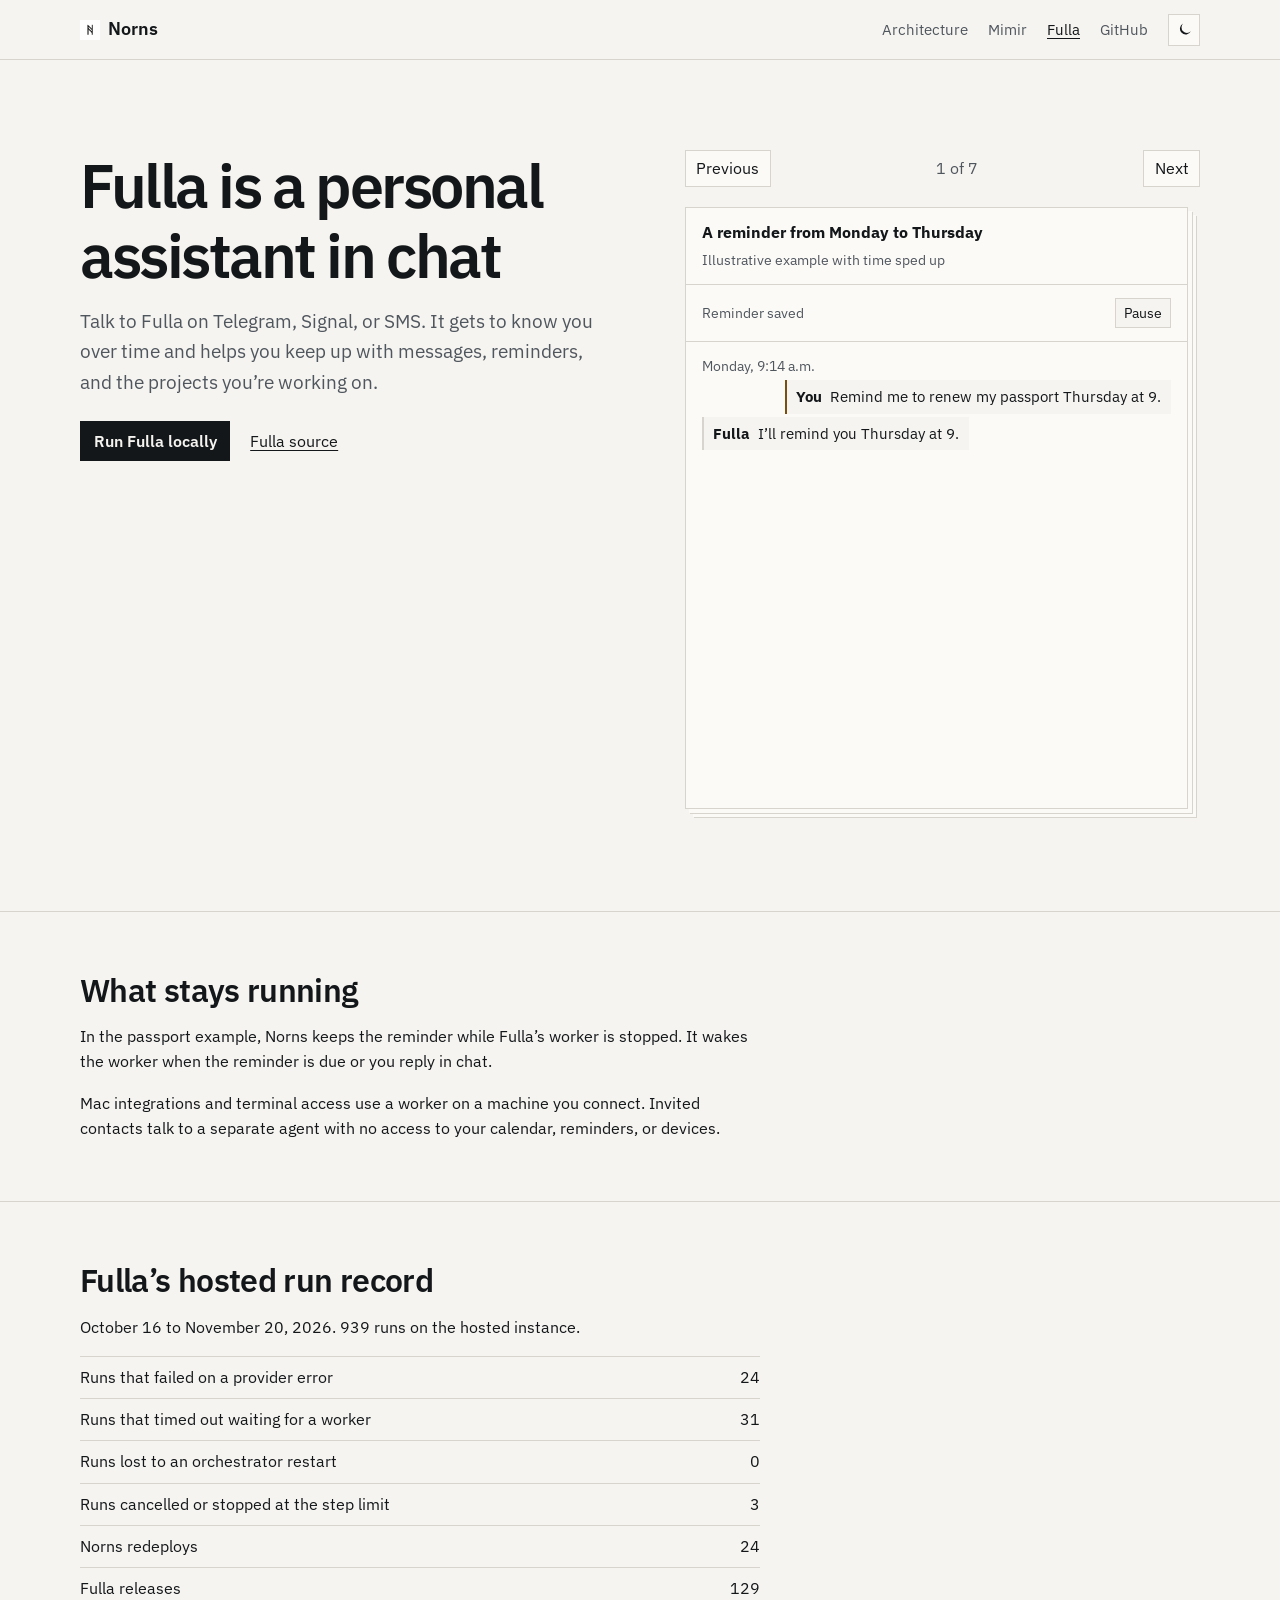
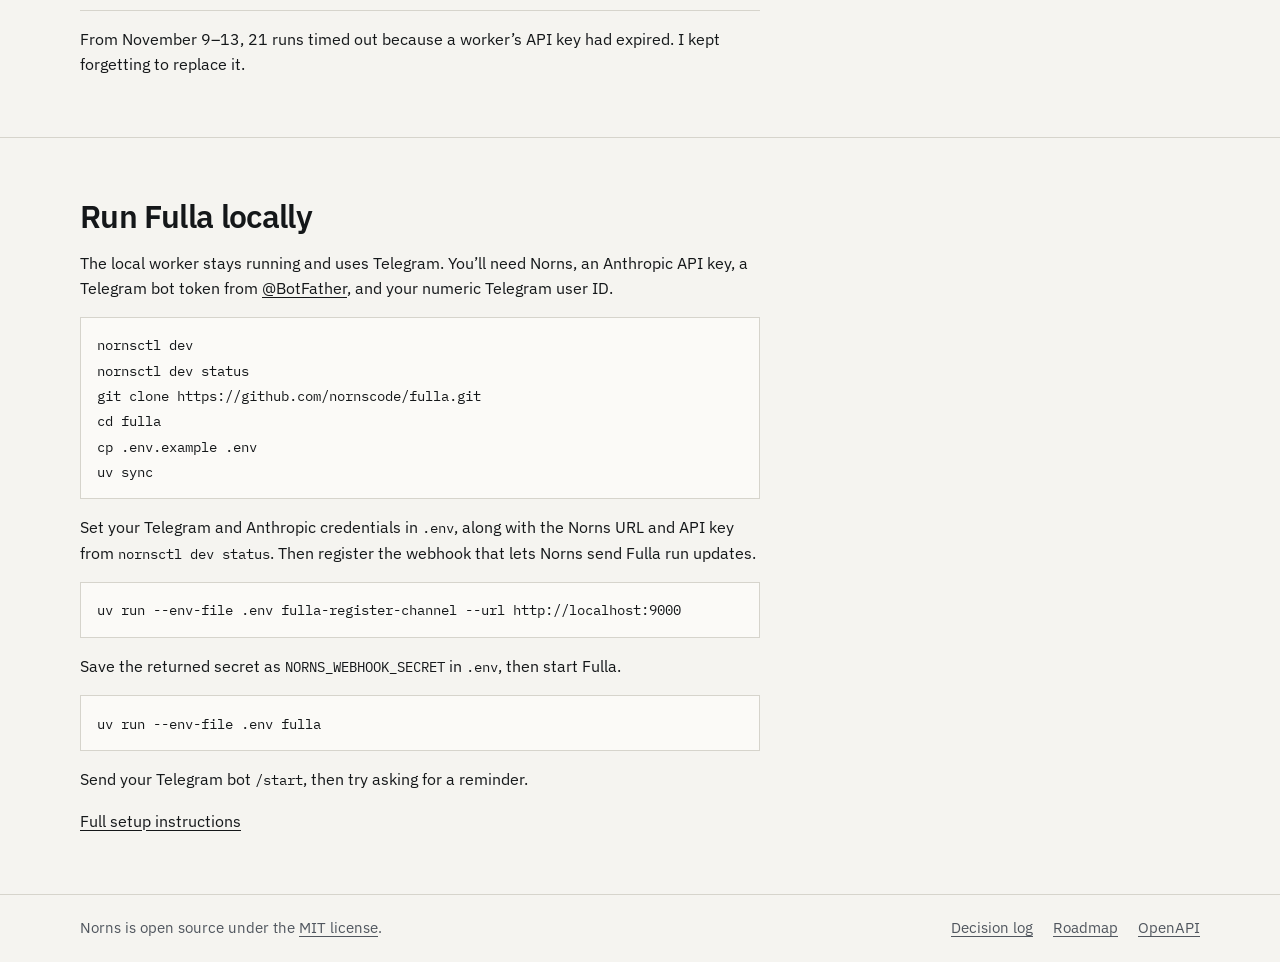
==== commit 5aede09f: "Combine Fulla demos into one hero deck" ====
--- a/fulla/index.html
+++ b/fulla/index.html
@@ -110,7 +110,12 @@
           </div>
         </div>
 
-        <div class="hero-demos">
+        <section class="demo-stack" id="uses-heading" aria-label="Fulla examples" data-demo-deck>
+          <div class="demo-deck__controls" role="group" aria-label="Browse examples" hidden>
+            <button type="button" data-deck-previous>Previous</button>
+            <span data-deck-position role="status"></span>
+            <button type="button" data-deck-next>Next</button>
+          </div>
           <figure class="panel reminder" data-reminder-demo>
             <figcaption>
               <strong>A reminder from Monday to Thursday</strong>
@@ -149,129 +154,118 @@
             </ol>
           </figure>
 
-          <section class="hero-demos__examples" aria-labelledby="uses-heading">
-            <h2 id="uses-heading">What you can ask Fulla to do</h2>
-            <p>Example conversations, edited for clarity.</p>
-            <div class="demo-stack" data-demo-deck>
-              <div class="demo-deck__controls" role="group" aria-label="Browse examples" hidden>
-                <button type="button" data-deck-previous>Previous</button>
-                <span data-deck-position role="status"></span>
-                <button type="button" data-deck-next>Next</button>
-              </div>
-              <figure class="panel reminder" data-reminder-demo>
-                <figcaption>
-                  <strong>Screen your messages</strong>
-                  <span>Fulla can read recent iMessages with permission. You approve drafts before it sends them.</span>
-                </figcaption>
-                <div class="panel-foot reminder__controls" hidden>
-                  <button type="button" data-reminder-play>Replay</button>
-                </div>
-                <ol class="reminder__chat" aria-label="Example conversation">
-                  <li data-reminder-step><p><strong>Fulla</strong> Sam asked on Wednesday if you’re free for coffee. Still need to get back to them?</p></li>
-                  <li data-reminder-step><p class="reminder__you"><strong>You</strong> Yes. Can you draft a reply for Saturday morning?</p></li>
-                  <li data-reminder-step><p><strong>Fulla</strong> Draft to Sam: “Sorry for the slow reply. Coffee Saturday morning?”</p></li>
-                  <li data-reminder-step><p class="reminder__you"><strong>You</strong> Send.</p></li>
-                  <li data-reminder-step><p><strong>Fulla</strong> Sent.</p></li>
-                </ol>
-              </figure>
-
-              <figure class="panel reminder" data-reminder-demo>
-                <figcaption>
-                  <strong>Track important goals</strong>
-                </figcaption>
-                <div class="panel-foot reminder__controls" hidden>
-                  <button type="button" data-reminder-play>Replay</button>
-                </div>
-                <ol class="reminder__chat" aria-label="Example conversation">
-                  <li data-reminder-step>
-                    <time>Monday</time>
-                    <p class="reminder__you"><strong>You</strong> I’m trying to get back to the gym, but I’ve been short on sleep with the baby.</p>
-                  </li>
-                  <li data-reminder-step><p><strong>Fulla</strong> I’ll keep that in mind.</p></li>
-                  <li data-reminder-step>
-                    <time>Sunday morning</time>
-                    <p><strong>Fulla</strong> Your calendar’s clear this morning if you want to get to the gym.</p>
-                  </li>
-                  <li data-reminder-step>
-                    <time>Sunday night</time>
-                    <p class="reminder__you"><strong>You</strong> What should I be doing right now?</p>
-                  </li>
-                  <li data-reminder-step><p><strong>Fulla</strong> It’s nearly 11. If the baby’s settled, I’d call it a night and get some sleep.</p></li>
-                </ol>
-              </figure>
-
-              <figure class="panel reminder" data-reminder-demo>
-                <figcaption>
-                  <strong>Use your local tools</strong>
-                  <span>Terminal and tmux access use a connected machine. Cloud tasks can go to Claude Code or Codex.</span>
-                </figcaption>
-                <div class="panel-foot reminder__controls" hidden>
-                  <button type="button" data-reminder-play>Replay</button>
-                </div>
-                <ol class="reminder__chat" aria-label="Example conversation">
-                  <li data-reminder-step><p class="reminder__you"><strong>You</strong> Can you check the test run in tmux?</p></li>
-                  <li data-reminder-step><p><strong>Fulla</strong> It finished. One test failed when the settings file was empty.</p></li>
-                  <li data-reminder-step><p class="reminder__you"><strong>You</strong> Ask Codex to fix that in the cloud and tell me when the PR is ready.</p></li>
-                  <li data-reminder-step>
-                    <time>Later</time>
-                    <p><strong>Fulla</strong> The fix is up for review. The tests pass, including a new one for the empty file.</p>
-                  </li>
-                </ol>
-              </figure>
-
-              <figure class="panel reminder" data-reminder-demo>
-                <figcaption>
-                  <strong>Home automation via HomeKit</strong>
-                  <span>Fulla runs the HomeKit shortcuts you make available on your Mac.</span>
-                </figcaption>
-                <div class="panel-foot reminder__controls" hidden>
-                  <button type="button" data-reminder-play>Replay</button>
-                </div>
-                <ol class="reminder__chat" aria-label="Example conversation">
-                  <li data-reminder-step><p class="reminder__you"><strong>You</strong> Turn on the desk light.</p></li>
-                  <li data-reminder-step><p><strong>Fulla</strong> Desk light’s on.</p></li>
-                  <li data-reminder-step><p class="reminder__you"><strong>You</strong> Actually, turn it back off.</p></li>
-                  <li data-reminder-step><p><strong>Fulla</strong> It’s off.</p></li>
-                </ol>
-              </figure>
-
-              <figure class="panel reminder" data-reminder-demo>
-                <figcaption>
-                  <strong>Manage followups</strong>
-                </figcaption>
-                <div class="panel-foot reminder__controls" hidden>
-                  <button type="button" data-reminder-play>Replay</button>
-                </div>
-                <ol class="reminder__chat" aria-label="Example conversation">
-                  <li data-reminder-step>
-                    <time>10:48 a.m.</time>
-                    <p><strong>Fulla</strong> Did you follow up with Alex?</p>
-                  </li>
-                  <li data-reminder-step>
-                    <time>11:48 a.m.</time>
-                    <p class="reminder__you"><strong>You</strong> Done.</p>
-                  </li>
-                  <li data-reminder-step><p><strong>Fulla</strong> Marked “Follow up with Alex” done.</p></li>
-                </ol>
-              </figure>
-
-              <figure class="panel reminder" data-reminder-demo>
-                <figcaption>
-                  <strong>Help with personal tasks</strong>
-                </figcaption>
-                <div class="panel-foot reminder__controls" hidden>
-                  <button type="button" data-reminder-play>Replay</button>
-                </div>
-                <ol class="reminder__chat" aria-label="Example conversation">
-                  <li data-reminder-step><p class="reminder__you"><strong>You</strong> What goes well with cod and mashed potatoes? Lemon?</p></li>
-                  <li data-reminder-step><p><strong>Fulla</strong> Lemon, definitely. I’d do peas on the side and finish the cod with lemon and caper butter.</p></li>
-                  <li data-reminder-step><p class="reminder__you"><strong>You</strong> What would you do with the peas?</p></li>
-                  <li data-reminder-step><p><strong>Fulla</strong> Frozen peas are fine. Warm them through, then toss with butter, salt, and a squeeze of lemon.</p></li>
-                </ol>
-              </figure>
-            </div>
-          </section>
-        </div>
+          <figure class="panel reminder" data-reminder-demo>
+            <figcaption>
+              <strong>Screen your messages</strong>
+              <span>Fulla can read recent iMessages with permission. You approve drafts before it sends them.</span>
+            </figcaption>
+            <div class="panel-foot reminder__controls" hidden>
+              <button type="button" data-reminder-play>Replay</button>
+            </div>
+            <ol class="reminder__chat" aria-label="Example conversation">
+              <li data-reminder-step><p><strong>Fulla</strong> Sam asked on Wednesday if you’re free for coffee. Still need to get back to them?</p></li>
+              <li data-reminder-step><p class="reminder__you"><strong>You</strong> Yes. Can you draft a reply for Saturday morning?</p></li>
+              <li data-reminder-step><p><strong>Fulla</strong> Draft to Sam: “Sorry for the slow reply. Coffee Saturday morning?”</p></li>
+              <li data-reminder-step><p class="reminder__you"><strong>You</strong> Send.</p></li>
+              <li data-reminder-step><p><strong>Fulla</strong> Sent.</p></li>
+            </ol>
+          </figure>
+
+          <figure class="panel reminder" data-reminder-demo>
+            <figcaption>
+              <strong>Track important goals</strong>
+            </figcaption>
+            <div class="panel-foot reminder__controls" hidden>
+              <button type="button" data-reminder-play>Replay</button>
+            </div>
+            <ol class="reminder__chat" aria-label="Example conversation">
+              <li data-reminder-step>
+                <time>Monday</time>
+                <p class="reminder__you"><strong>You</strong> I’m trying to get back to the gym, but I’ve been short on sleep with the baby.</p>
+              </li>
+              <li data-reminder-step><p><strong>Fulla</strong> I’ll keep that in mind.</p></li>
+              <li data-reminder-step>
+                <time>Sunday morning</time>
+                <p><strong>Fulla</strong> Your calendar’s clear this morning if you want to get to the gym.</p>
+              </li>
+              <li data-reminder-step>
+                <time>Sunday night</time>
+                <p class="reminder__you"><strong>You</strong> What should I be doing right now?</p>
+              </li>
+              <li data-reminder-step><p><strong>Fulla</strong> It’s nearly 11. If the baby’s settled, I’d call it a night and get some sleep.</p></li>
+            </ol>
+          </figure>
+
+          <figure class="panel reminder" data-reminder-demo>
+            <figcaption>
+              <strong>Use your local tools</strong>
+              <span>Terminal and tmux access use a connected machine. Cloud tasks can go to Claude Code or Codex.</span>
+            </figcaption>
+            <div class="panel-foot reminder__controls" hidden>
+              <button type="button" data-reminder-play>Replay</button>
+            </div>
+            <ol class="reminder__chat" aria-label="Example conversation">
+              <li data-reminder-step><p class="reminder__you"><strong>You</strong> Can you check the test run in tmux?</p></li>
+              <li data-reminder-step><p><strong>Fulla</strong> It finished. One test failed when the settings file was empty.</p></li>
+              <li data-reminder-step><p class="reminder__you"><strong>You</strong> Ask Codex to fix that in the cloud and tell me when the PR is ready.</p></li>
+              <li data-reminder-step>
+                <time>Later</time>
+                <p><strong>Fulla</strong> The fix is up for review. The tests pass, including a new one for the empty file.</p>
+              </li>
+            </ol>
+          </figure>
+
+          <figure class="panel reminder" data-reminder-demo>
+            <figcaption>
+              <strong>Home automation via HomeKit</strong>
+              <span>Fulla runs the HomeKit shortcuts you make available on your Mac.</span>
+            </figcaption>
+            <div class="panel-foot reminder__controls" hidden>
+              <button type="button" data-reminder-play>Replay</button>
+            </div>
+            <ol class="reminder__chat" aria-label="Example conversation">
+              <li data-reminder-step><p class="reminder__you"><strong>You</strong> Turn on the desk light.</p></li>
+              <li data-reminder-step><p><strong>Fulla</strong> Desk light’s on.</p></li>
+              <li data-reminder-step><p class="reminder__you"><strong>You</strong> Actually, turn it back off.</p></li>
+              <li data-reminder-step><p><strong>Fulla</strong> It’s off.</p></li>
+            </ol>
+          </figure>
+
+          <figure class="panel reminder" data-reminder-demo>
+            <figcaption>
+              <strong>Manage followups</strong>
+            </figcaption>
+            <div class="panel-foot reminder__controls" hidden>
+              <button type="button" data-reminder-play>Replay</button>
+            </div>
+            <ol class="reminder__chat" aria-label="Example conversation">
+              <li data-reminder-step>
+                <time>10:48 a.m.</time>
+                <p><strong>Fulla</strong> Did you follow up with Alex?</p>
+              </li>
+              <li data-reminder-step>
+                <time>11:48 a.m.</time>
+                <p class="reminder__you"><strong>You</strong> Done.</p>
+              </li>
+              <li data-reminder-step><p><strong>Fulla</strong> Marked “Follow up with Alex” done.</p></li>
+            </ol>
+          </figure>
+
+          <figure class="panel reminder" data-reminder-demo>
+            <figcaption>
+              <strong>Help with personal tasks</strong>
+            </figcaption>
+            <div class="panel-foot reminder__controls" hidden>
+              <button type="button" data-reminder-play>Replay</button>
+            </div>
+            <ol class="reminder__chat" aria-label="Example conversation">
+              <li data-reminder-step><p class="reminder__you"><strong>You</strong> What goes well with cod and mashed potatoes? Lemon?</p></li>
+              <li data-reminder-step><p><strong>Fulla</strong> Lemon, definitely. I’d do peas on the side and finish the cod with lemon and caper butter.</p></li>
+              <li data-reminder-step><p class="reminder__you"><strong>You</strong> What would you do with the peas?</p></li>
+              <li data-reminder-step><p><strong>Fulla</strong> Frozen peas are fine. Warm them through, then toss with butter, salt, and a squeeze of lemon.</p></li>
+            </ol>
+          </figure>
+        </section>
       </section>
 
       <section class="section" id="how-heading" aria-labelledby="behavior-heading">
--- a/styles.css
+++ b/styles.css
@@ -280,19 +280,9 @@
   height: auto;
 }
 
-.hero-demos,
-.hero-demos__examples {
-  display: grid;
-  gap: 1rem;
+.demo-stack {
+  display: grid;
   min-width: 0;
-}
-
-.hero-demos {
-  gap: 2rem;
-}
-
-.demo-stack {
-  display: grid;
   gap: 1.25rem;
   width: 100%;
 }
@@ -498,7 +488,7 @@
   }
 
   .hero > figure,
-  .hero > .hero-demos {
+  .hero > .demo-stack {
     width: min(100%, 34rem);
   }
 }
